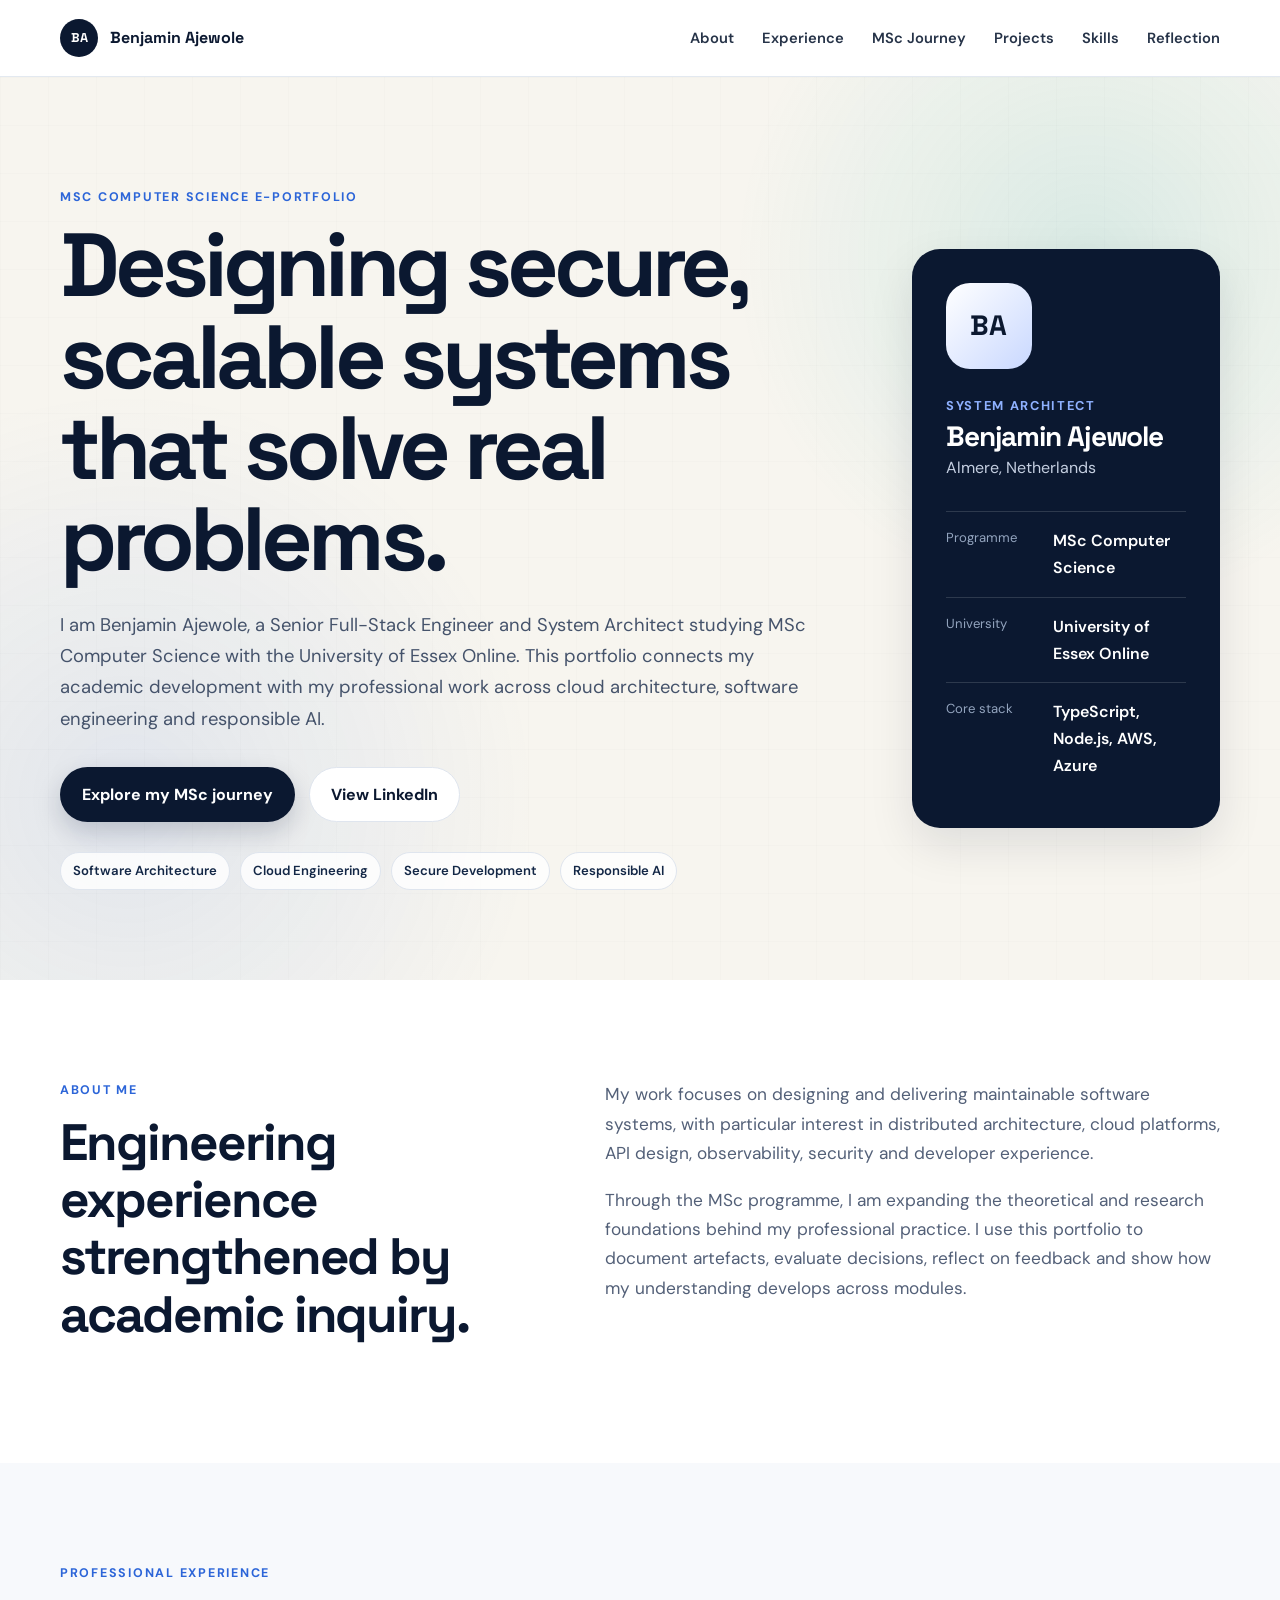
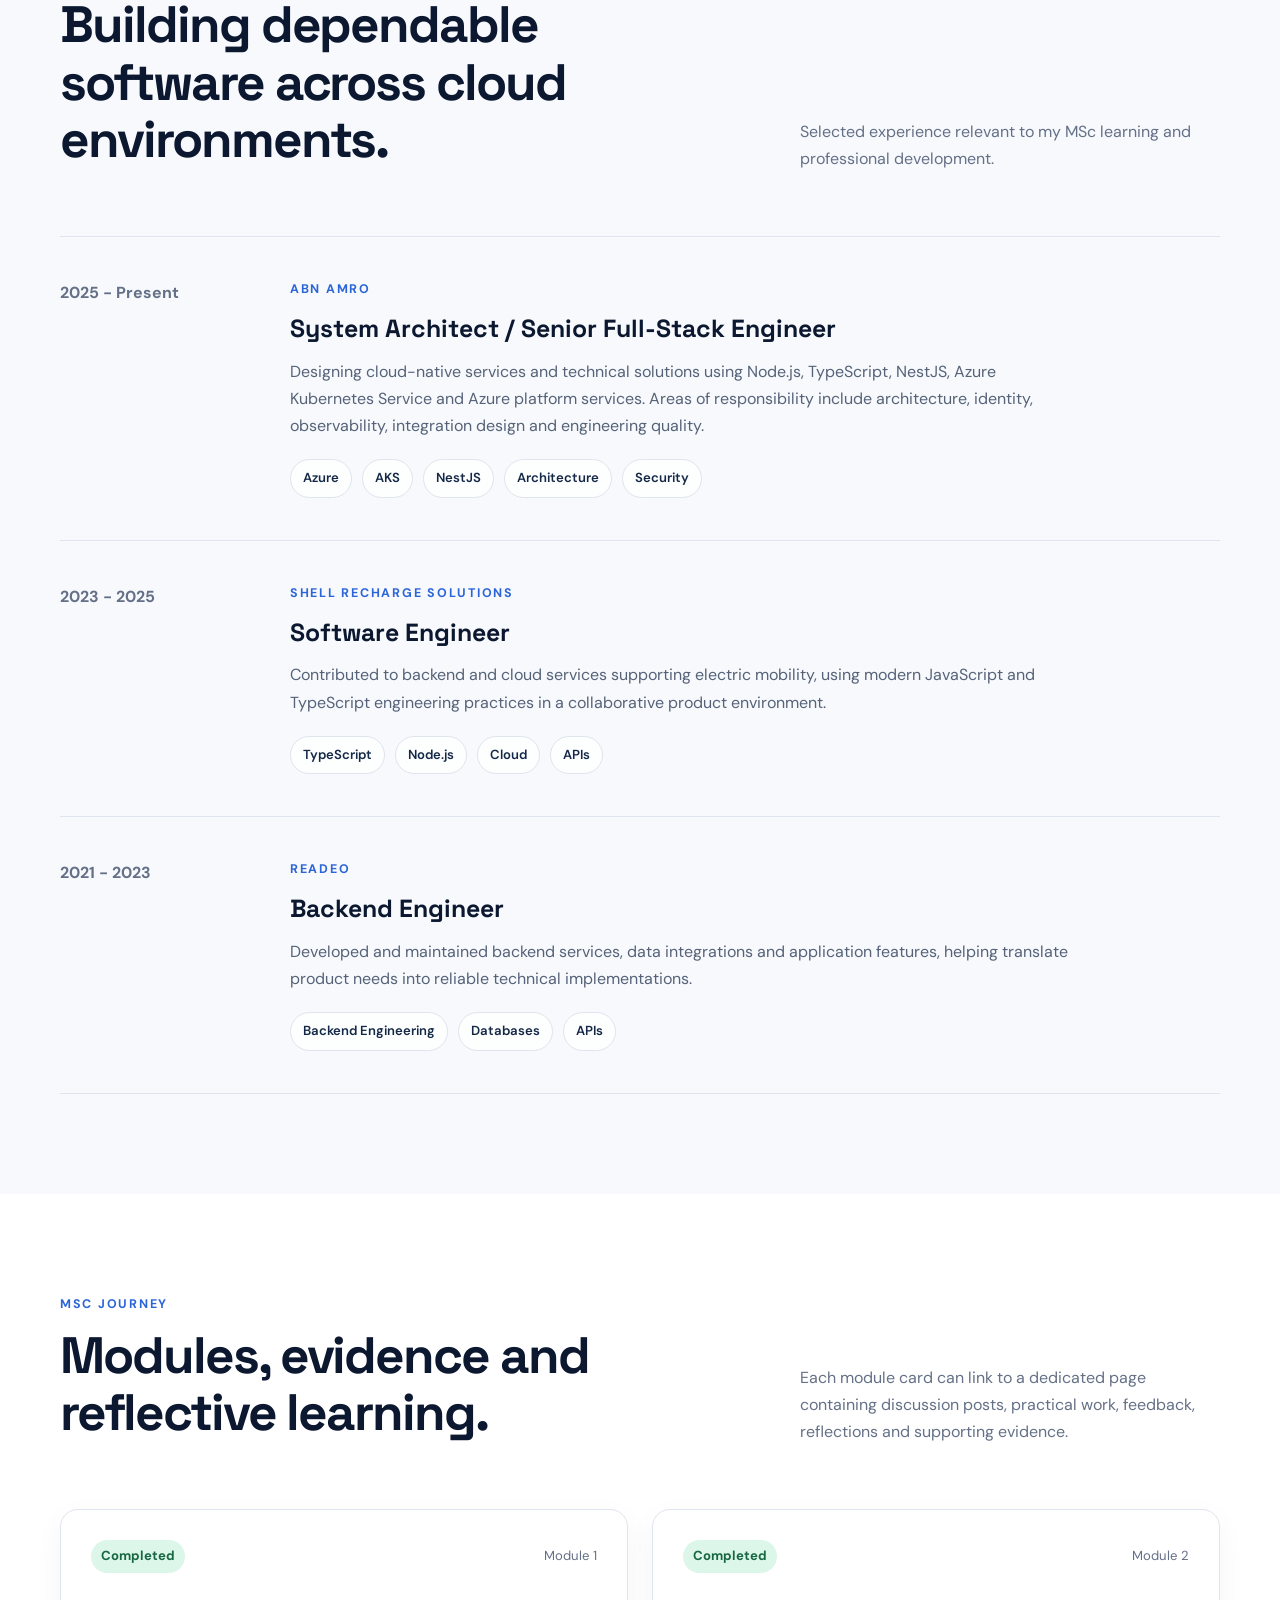
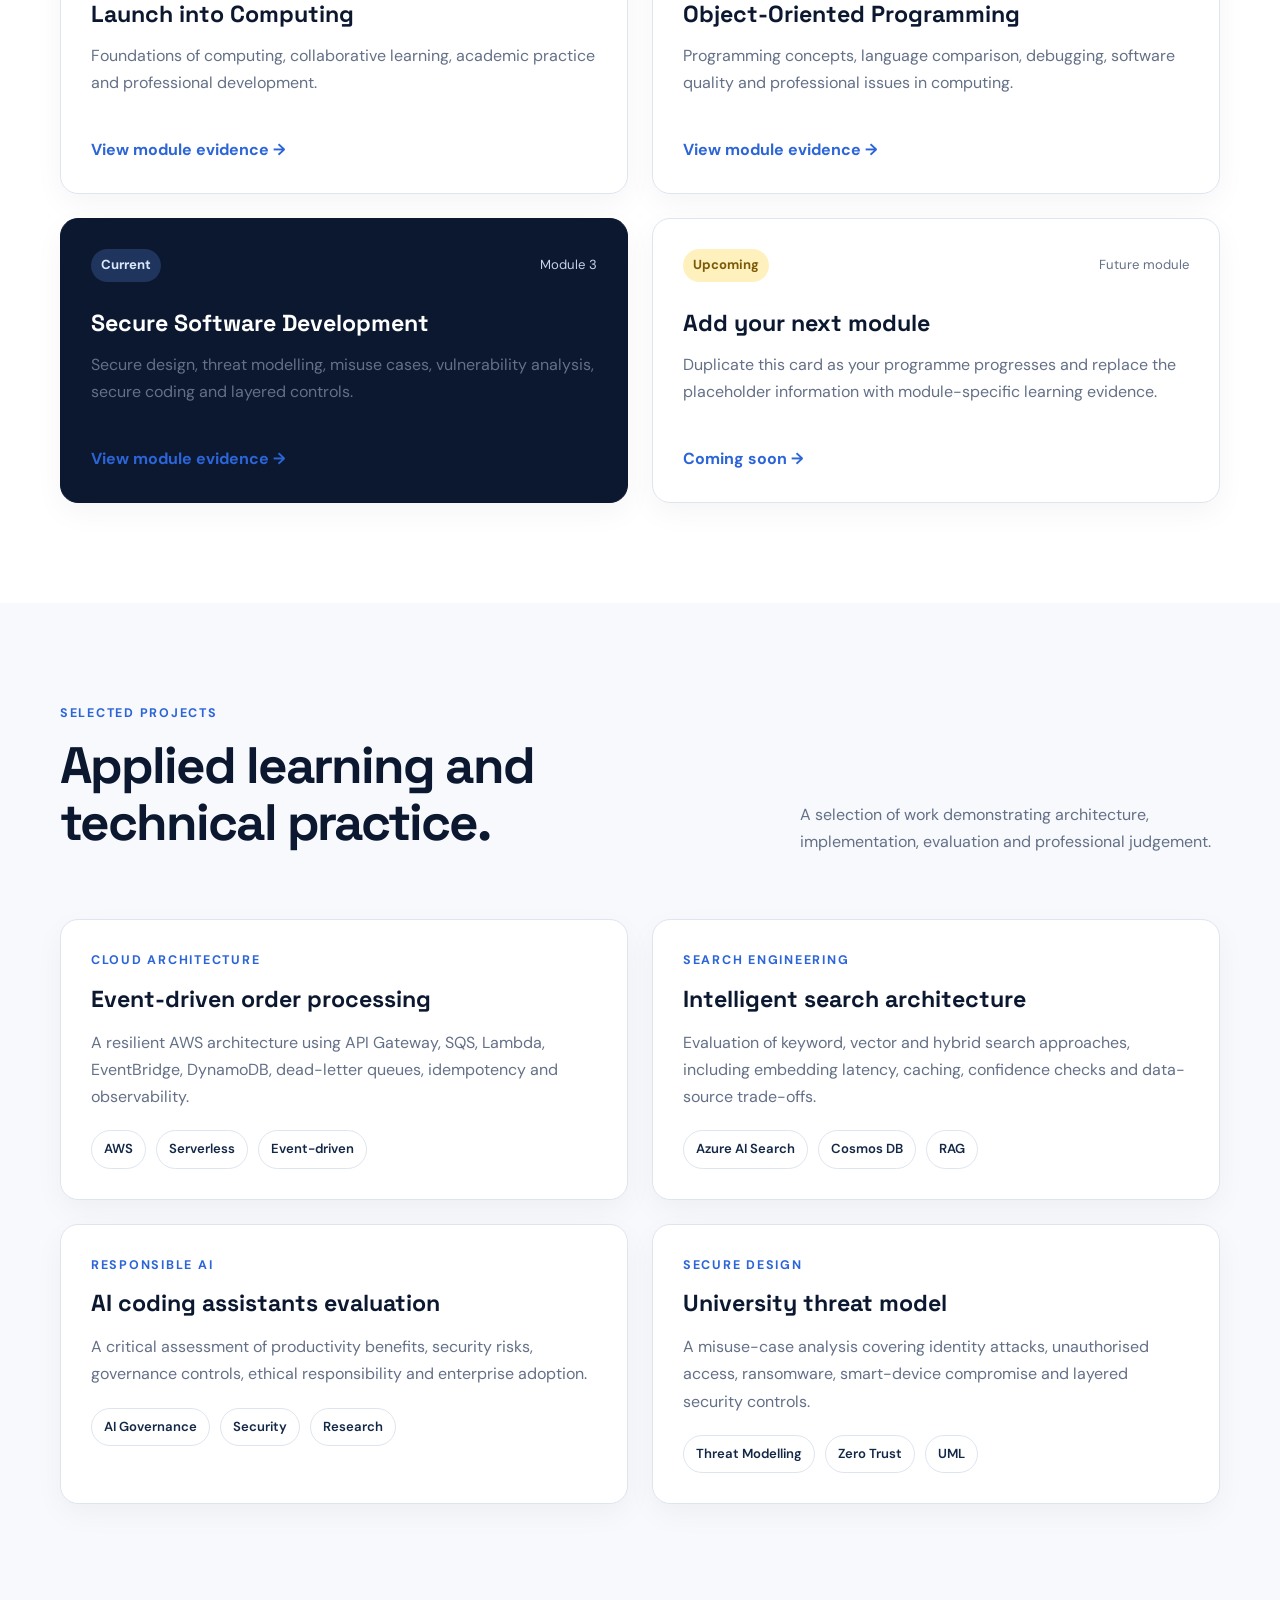
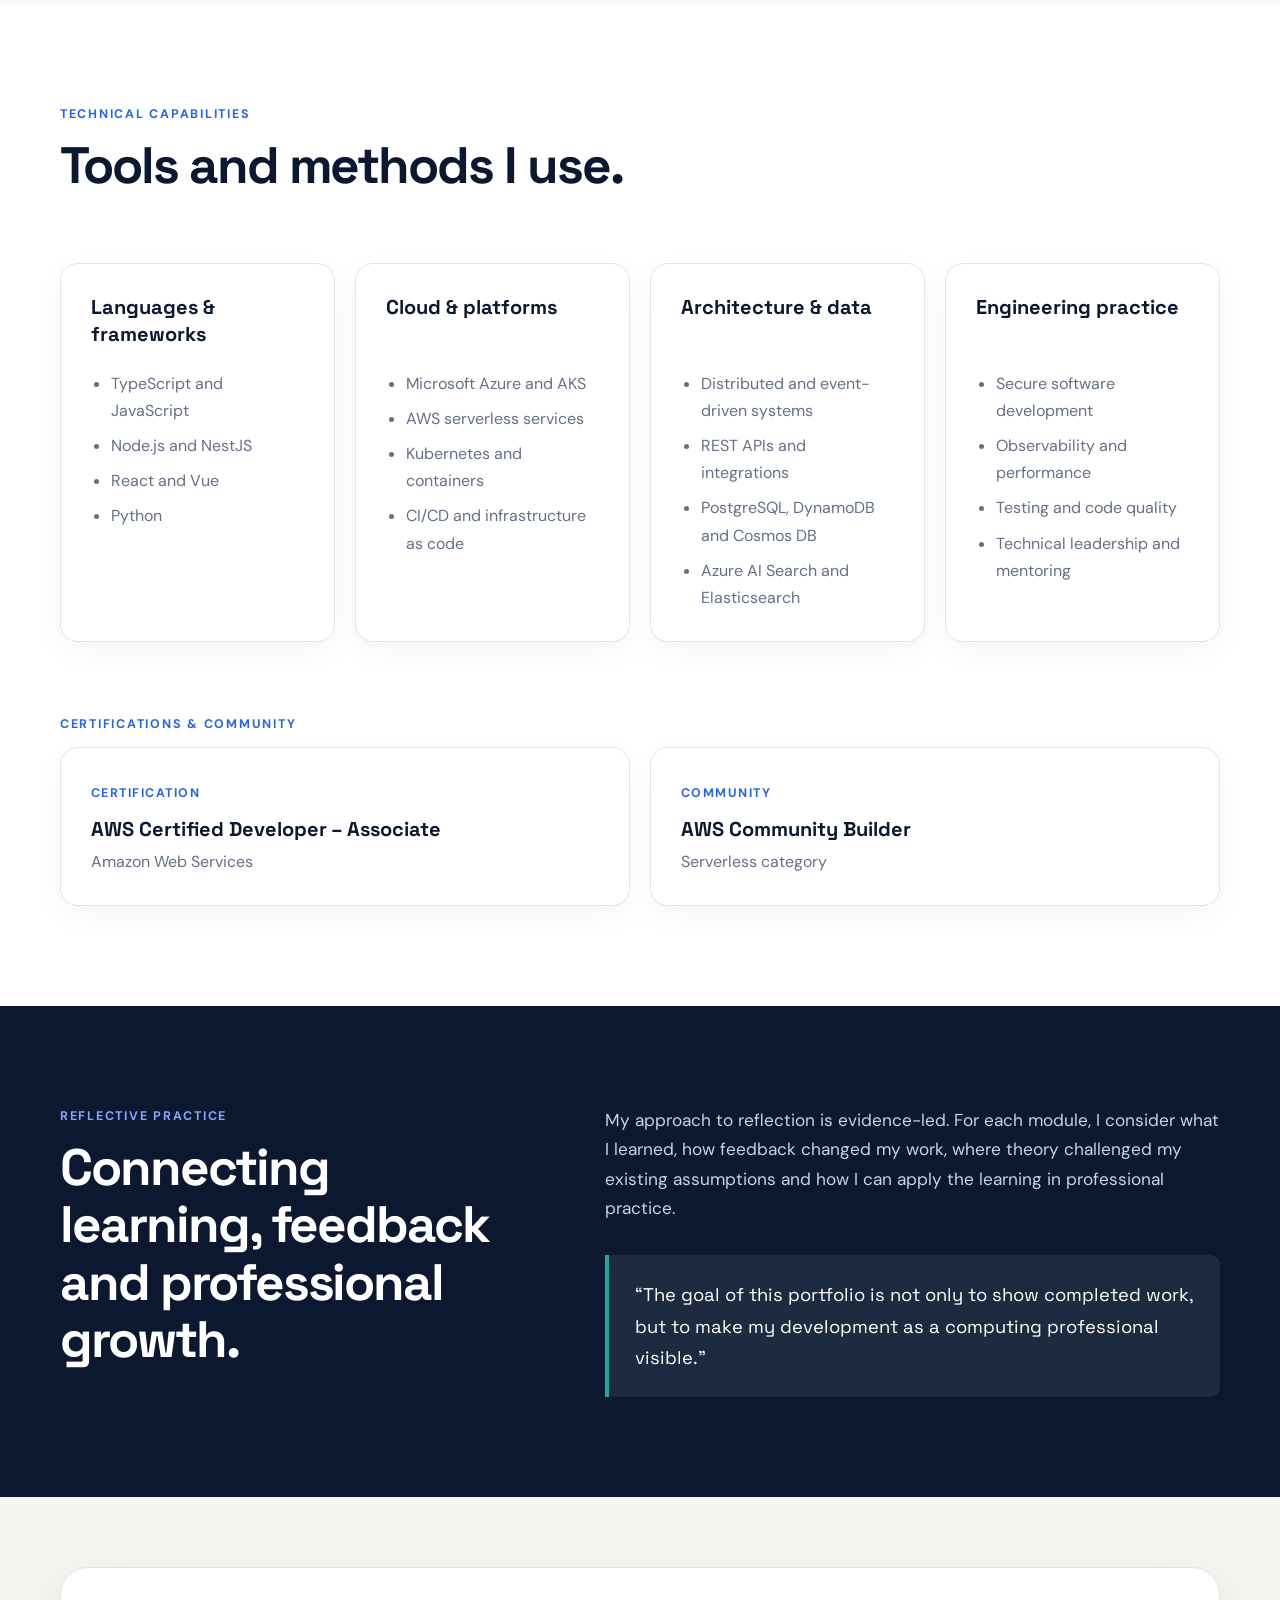
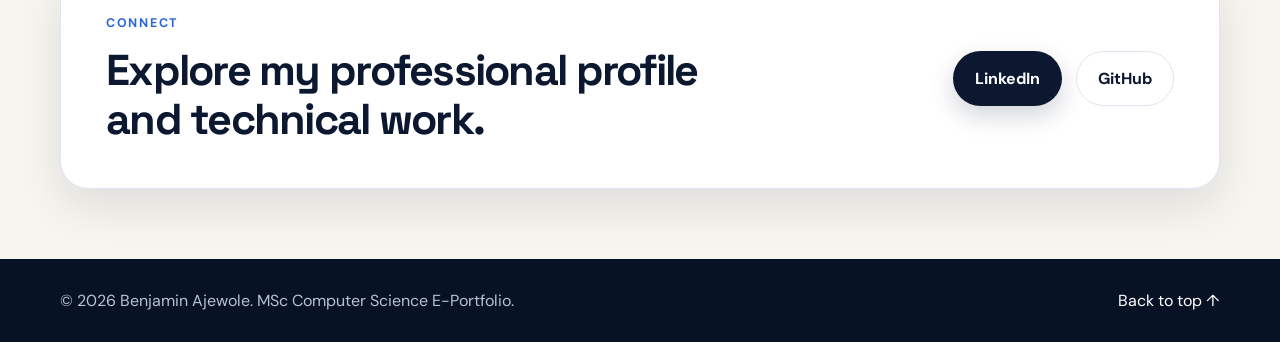
==== index.html @ 1b0e7ed7 "feat: add initial" ====
<!DOCTYPE html>
<html lang="en">
<head>
  <meta charset="UTF-8">
  <meta name="viewport" content="width=device-width, initial-scale=1.0">
  <meta name="description" content="Benjamin Ajewole's MSc Computer Science e-portfolio, documenting academic work, professional experience, technical projects and reflective practice.">
  <title>Benjamin Ajewole | MSc Computer Science E-Portfolio</title>
  <link rel="preconnect" href="https://fonts.googleapis.com">
  <link rel="preconnect" href="https://fonts.gstatic.com" crossorigin>
  <link href="https://fonts.googleapis.com/css2?family=DM+Sans:wght@400;500;600;700&family=Space+Grotesk:wght@500;600;700&display=swap" rel="stylesheet">
  <link rel="stylesheet" href="styles.css">
</head>
<body>
  <a class="skip-link" href="#main-content">Skip to main content</a>

  <header class="site-header">
    <div class="container nav-wrap">
      <a class="brand" href="#home" aria-label="Benjamin Ajewole home">
        <span class="brand-mark">BA</span>
        <span>Benjamin Ajewole</span>
      </a>

      <nav aria-label="Primary navigation">
        <ul class="nav-links">
          <li><a href="#about">About</a></li>
          <li><a href="#experience">Experience</a></li>
          <li><a href="#programme">MSc Journey</a></li>
          <li><a href="#projects">Projects</a></li>
          <li><a href="#skills">Skills</a></li>
          <li><a href="#reflection">Reflection</a></li>
        </ul>
      </nav>
    </div>
  </header>

  <main id="main-content">
    <section class="hero" id="home">
      <div class="container hero-grid">
        <div class="hero-copy">
          <p class="eyebrow">MSc Computer Science E-Portfolio</p>
          <h1>Designing secure, scalable systems that solve real problems.</h1>
          <p class="hero-intro">
            I am Benjamin Ajewole, a Senior Full-Stack Engineer and System Architect
            studying MSc Computer Science with the University of Essex Online.
            This portfolio connects my academic development with my professional
            work across cloud architecture, software engineering and responsible AI.
          </p>

          <div class="hero-actions">
            <a class="button button-primary" href="#programme">Explore my MSc journey</a>
            <a class="button button-secondary" href="https://www.linkedin.com/in/rexben/" target="_blank" rel="noopener noreferrer">View LinkedIn</a>
          </div>

          <ul class="hero-tags" aria-label="Professional focus areas">
            <li>Software Architecture</li>
            <li>Cloud Engineering</li>
            <li>Secure Development</li>
            <li>Responsible AI</li>
          </ul>
        </div>

        <aside class="profile-card" aria-label="Profile summary">
          <div class="avatar" aria-hidden="true">BA</div>
          <div>
            <p class="profile-role">System Architect</p>
            <h2>Benjamin Ajewole</h2>
            <p>Almere, Netherlands</p>
          </div>

          <dl class="profile-facts">
            <div>
              <dt>Programme</dt>
              <dd>MSc Computer Science</dd>
            </div>
            <div>
              <dt>University</dt>
              <dd>University of Essex Online</dd>
            </div>
            <div>
              <dt>Core stack</dt>
              <dd>TypeScript, Node.js, AWS, Azure</dd>
            </div>
          </dl>
        </aside>
      </div>
    </section>

    <section class="section" id="about">
      <div class="container split-layout">
        <div>
          <p class="section-label">About me</p>
          <h2>Engineering experience strengthened by academic inquiry.</h2>
        </div>
        <div class="prose">
          <p>
            My work focuses on designing and delivering maintainable software systems,
            with particular interest in distributed architecture, cloud platforms,
            API design, observability, security and developer experience.
          </p>
          <p>
            Through the MSc programme, I am expanding the theoretical and research
            foundations behind my professional practice. I use this portfolio to
            document artefacts, evaluate decisions, reflect on feedback and show how
            my understanding develops across modules.
          </p>
        </div>
      </div>
    </section>

    <section class="section section-alt" id="experience">
      <div class="container">
        <div class="section-heading">
          <div>
            <p class="section-label">Professional experience</p>
            <h2>Building dependable software across cloud environments.</h2>
          </div>
          <p>
            Selected experience relevant to my MSc learning and professional development.
          </p>
        </div>

        <div class="timeline">
          <article class="timeline-item">
            <div class="timeline-date">2025 - Present</div>
            <div class="timeline-content">
              <p class="item-kicker">ABN AMRO</p>
              <h3>System Architect / Senior Full-Stack Engineer</h3>
              <p>
                Designing cloud-native services and technical solutions using Node.js,
                TypeScript, NestJS, Azure Kubernetes Service and Azure platform services.
                Areas of responsibility include architecture, identity, observability,
                integration design and engineering quality.
              </p>
              <ul class="chip-list">
                <li>Azure</li><li>AKS</li><li>NestJS</li><li>Architecture</li><li>Security</li>
              </ul>
            </div>
          </article>

          <article class="timeline-item">
            <div class="timeline-date">2023 - 2025</div>
            <div class="timeline-content">
              <p class="item-kicker">Shell Recharge Solutions</p>
              <h3>Software Engineer</h3>
              <p>
                Contributed to backend and cloud services supporting electric mobility,
                using modern JavaScript and TypeScript engineering practices in a
                collaborative product environment.
              </p>
              <ul class="chip-list">
                <li>TypeScript</li><li>Node.js</li><li>Cloud</li><li>APIs</li>
              </ul>
            </div>
          </article>

          <article class="timeline-item">
            <div class="timeline-date">2021 - 2023</div>
            <div class="timeline-content">
              <p class="item-kicker">Readeo</p>
              <h3>Backend Engineer</h3>
              <p>
                Developed and maintained backend services, data integrations and
                application features, helping translate product needs into reliable
                technical implementations.
              </p>
              <ul class="chip-list">
                <li>Backend Engineering</li><li>Databases</li><li>APIs</li>
              </ul>
            </div>
          </article>
        </div>
      </div>
    </section>

    <section class="section" id="programme">
      <div class="container">
        <div class="section-heading">
          <div>
            <p class="section-label">MSc journey</p>
            <h2>Modules, evidence and reflective learning.</h2>
          </div>
          <p>
            Each module card can link to a dedicated page containing discussion posts,
            practical work, feedback, reflections and supporting evidence.
          </p>
        </div>

        <div class="module-grid">
          <article class="module-card">
            <div class="module-topline">
              <span class="status completed">Completed</span>
              <span>Module 1</span>
            </div>
            <h3>Launch into Computing</h3>
            <p>
              Foundations of computing, collaborative learning, academic practice and
              professional development.
            </p>
            <a href="#" aria-label="Open Launch into Computing portfolio">View module evidence <span>→</span></a>
          </article>

          <article class="module-card">
            <div class="module-topline">
              <span class="status completed">Completed</span>
              <span>Module 2</span>
            </div>
            <h3>Object-Oriented Programming</h3>
            <p>
              Programming concepts, language comparison, debugging, software quality
              and professional issues in computing.
            </p>
            <a href="#" aria-label="Open Object-Oriented Programming portfolio">View module evidence <span>→</span></a>
          </article>

          <article class="module-card featured-card">
            <div class="module-topline">
              <span class="status current">Current</span>
              <span>Module 3</span>
            </div>
            <h3>Secure Software Development</h3>
            <p>
              Secure design, threat modelling, misuse cases, vulnerability analysis,
              secure coding and layered controls.
            </p>
            <a href="#" aria-label="Open Secure Software Development portfolio">View module evidence <span>→</span></a>
          </article>

          <article class="module-card">
            <div class="module-topline">
              <span class="status upcoming">Upcoming</span>
              <span>Future module</span>
            </div>
            <h3>Add your next module</h3>
            <p>
              Duplicate this card as your programme progresses and replace the
              placeholder information with module-specific learning evidence.
            </p>
            <a href="#" aria-label="Future module placeholder">Coming soon <span>→</span></a>
          </article>
        </div>
      </div>
    </section>

    <section class="section section-alt" id="projects">
      <div class="container">
        <div class="section-heading">
          <div>
            <p class="section-label">Selected projects</p>
            <h2>Applied learning and technical practice.</h2>
          </div>
          <p>
            A selection of work demonstrating architecture, implementation,
            evaluation and professional judgement.
          </p>
        </div>

        <div class="project-grid">
          <article class="project-card">
            <p class="item-kicker">Cloud Architecture</p>
            <h3>Event-driven order processing</h3>
            <p>
              A resilient AWS architecture using API Gateway, SQS, Lambda,
              EventBridge, DynamoDB, dead-letter queues, idempotency and observability.
            </p>
            <ul class="chip-list">
              <li>AWS</li><li>Serverless</li><li>Event-driven</li>
            </ul>
          </article>

          <article class="project-card">
            <p class="item-kicker">Search Engineering</p>
            <h3>Intelligent search architecture</h3>
            <p>
              Evaluation of keyword, vector and hybrid search approaches, including
              embedding latency, caching, confidence checks and data-source trade-offs.
            </p>
            <ul class="chip-list">
              <li>Azure AI Search</li><li>Cosmos DB</li><li>RAG</li>
            </ul>
          </article>

          <article class="project-card">
            <p class="item-kicker">Responsible AI</p>
            <h3>AI coding assistants evaluation</h3>
            <p>
              A critical assessment of productivity benefits, security risks,
              governance controls, ethical responsibility and enterprise adoption.
            </p>
            <ul class="chip-list">
              <li>AI Governance</li><li>Security</li><li>Research</li>
            </ul>
          </article>

          <article class="project-card">
            <p class="item-kicker">Secure Design</p>
            <h3>University threat model</h3>
            <p>
              A misuse-case analysis covering identity attacks, unauthorised access,
              ransomware, smart-device compromise and layered security controls.
            </p>
            <ul class="chip-list">
              <li>Threat Modelling</li><li>Zero Trust</li><li>UML</li>
            </ul>
          </article>
        </div>
      </div>
    </section>

    <section class="section" id="skills">
      <div class="container">
        <div class="section-heading">
          <div>
            <p class="section-label">Technical capabilities</p>
            <h2>Tools and methods I use.</h2>
          </div>
        </div>

        <div class="skills-grid">
          <article>
            <h3>Languages & frameworks</h3>
            <ul>
              <li>TypeScript and JavaScript</li>
              <li>Node.js and NestJS</li>
              <li>React and Vue</li>
              <li>Python</li>
            </ul>
          </article>

          <article>
            <h3>Cloud & platforms</h3>
            <ul>
              <li>Microsoft Azure and AKS</li>
              <li>AWS serverless services</li>
              <li>Kubernetes and containers</li>
              <li>CI/CD and infrastructure as code</li>
            </ul>
          </article>

          <article>
            <h3>Architecture & data</h3>
            <ul>
              <li>Distributed and event-driven systems</li>
              <li>REST APIs and integrations</li>
              <li>PostgreSQL, DynamoDB and Cosmos DB</li>
              <li>Azure AI Search and Elasticsearch</li>
            </ul>
          </article>

          <article>
            <h3>Engineering practice</h3>
            <ul>
              <li>Secure software development</li>
              <li>Observability and performance</li>
              <li>Testing and code quality</li>
              <li>Technical leadership and mentoring</li>
            </ul>
          </article>
        </div>

        <div class="certifications">
          <p class="section-label">Certifications & community</p>
          <div class="cert-grid">
            <article>
              <span>Certification</span>
              <h3>AWS Certified Developer – Associate</h3>
              <p>Amazon Web Services</p>
            </article>
            <article>
              <span>Community</span>
              <h3>AWS Community Builder</h3>
              <p>Serverless category</p>
            </article>
          </div>
        </div>
      </div>
    </section>

    <section class="section reflection-section" id="reflection">
      <div class="container reflection-grid">
        <div>
          <p class="section-label">Reflective practice</p>
          <h2>Connecting learning, feedback and professional growth.</h2>
        </div>
        <div class="reflection-copy">
          <p>
            My approach to reflection is evidence-led. For each module, I consider
            what I learned, how feedback changed my work, where theory challenged my
            existing assumptions and how I can apply the learning in professional practice.
          </p>
          <blockquote>
            “The goal of this portfolio is not only to show completed work, but to make
            my development as a computing professional visible.”
          </blockquote>
        </div>
      </div>
    </section>

    <section class="contact-section" id="contact">
      <div class="container contact-card">
        <div>
          <p class="section-label">Connect</p>
          <h2>Explore my professional profile and technical work.</h2>
        </div>
        <div class="contact-links">
          <a class="button button-primary" href="https://www.linkedin.com/in/rexben/" target="_blank" rel="noopener noreferrer">LinkedIn</a>
          <a class="button button-secondary" href="#" aria-label="Add your GitHub URL">GitHub</a>
        </div>
      </div>
    </section>
  </main>

  <footer>
    <div class="container footer-wrap">
      <p>© 2026 Benjamin Ajewole. MSc Computer Science E-Portfolio.</p>
      <a href="#home">Back to top ↑</a>
    </div>
  </footer>
</body>
</html>
---- styles.css ----
:root {
  --navy: #0b1830;
  --navy-soft: #132746;
  --blue: #2c65d8;
  --blue-light: #e9f0ff;
  --teal: #20a6a0;
  --cream: #f7f5ef;
  --white: #ffffff;
  --text: #263348;
  --muted: #647087;
  --border: #dfe5ee;
  --shadow: 0 18px 45px rgba(11, 24, 48, 0.10);
  --radius-lg: 28px;
  --radius-md: 18px;
  --radius-sm: 10px;
  --container: 1160px;
}

* {
  box-sizing: border-box;
}

html {
  scroll-behavior: smooth;
}

body {
  margin: 0;
  color: var(--text);
  background: var(--white);
  font-family: "DM Sans", sans-serif;
  line-height: 1.7;
}

a {
  color: inherit;
}

img {
  max-width: 100%;
  display: block;
}

h1,
h2,
h3,
p {
  margin-top: 0;
}

h1,
h2,
h3,
.brand {
  font-family: "Space Grotesk", sans-serif;
}

h1 {
  max-width: 850px;
  margin-bottom: 24px;
  color: var(--navy);
  font-size: clamp(2.8rem, 7vw, 5.8rem);
  line-height: 1.02;
  letter-spacing: -0.055em;
}

h2 {
  margin-bottom: 20px;
  color: var(--navy);
  font-size: clamp(2rem, 4vw, 3.25rem);
  line-height: 1.12;
  letter-spacing: -0.04em;
}

h3 {
  color: var(--navy);
  font-size: 1.25rem;
  line-height: 1.35;
}

.container {
  width: min(calc(100% - 40px), var(--container));
  margin-inline: auto;
}

.skip-link {
  position: absolute;
  left: 16px;
  top: -80px;
  z-index: 1000;
  padding: 12px 18px;
  color: var(--white);
  background: var(--navy);
  border-radius: 8px;
}

.skip-link:focus {
  top: 16px;
}

.site-header {
  position: sticky;
  top: 0;
  z-index: 100;
  background: rgba(255, 255, 255, 0.92);
  border-bottom: 1px solid rgba(223, 229, 238, 0.85);
  backdrop-filter: blur(14px);
}

.nav-wrap {
  min-height: 76px;
  display: flex;
  align-items: center;
  justify-content: space-between;
  gap: 30px;
}

.brand {
  display: inline-flex;
  align-items: center;
  gap: 12px;
  color: var(--navy);
  font-weight: 700;
  text-decoration: none;
}

.brand-mark {
  width: 38px;
  height: 38px;
  display: grid;
  place-items: center;
  color: var(--white);
  background: var(--navy);
  border-radius: 50%;
  font-size: 0.8rem;
}

.nav-links {
  margin: 0;
  padding: 0;
  display: flex;
  gap: 28px;
  list-style: none;
}

.nav-links a {
  color: var(--text);
  font-size: 0.92rem;
  font-weight: 600;
  text-decoration: none;
}

.nav-links a:hover,
.nav-links a:focus-visible {
  color: var(--blue);
}

.hero {
  position: relative;
  overflow: hidden;
  padding: 110px 0 90px;
  background:
    radial-gradient(circle at 85% 20%, rgba(32, 166, 160, 0.14), transparent 27%),
    radial-gradient(circle at 10% 80%, rgba(44, 101, 216, 0.11), transparent 30%),
    var(--cream);
}

.hero::before {
  content: "";
  position: absolute;
  inset: 0;
  opacity: 0.35;
  background-image: linear-gradient(rgba(11, 24, 48, 0.045) 1px, transparent 1px),
                    linear-gradient(90deg, rgba(11, 24, 48, 0.045) 1px, transparent 1px);
  background-size: 48px 48px;
  pointer-events: none;
}

.hero-grid {
  position: relative;
  display: grid;
  grid-template-columns: minmax(0, 1.65fr) minmax(300px, 0.65fr);
  gap: 70px;
  align-items: center;
}

.eyebrow,
.section-label,
.item-kicker {
  margin-bottom: 12px;
  color: var(--blue);
  font-size: 0.78rem;
  font-weight: 700;
  letter-spacing: 0.14em;
  text-transform: uppercase;
}

.hero-intro {
  max-width: 760px;
  margin-bottom: 32px;
  color: #45536b;
  font-size: 1.15rem;
}

.hero-actions,
.contact-links {
  display: flex;
  flex-wrap: wrap;
  gap: 14px;
}

.button {
  min-height: 50px;
  padding: 13px 21px;
  display: inline-flex;
  align-items: center;
  justify-content: center;
  border: 1px solid transparent;
  border-radius: 999px;
  font-weight: 700;
  text-decoration: none;
  transition: transform 180ms ease, box-shadow 180ms ease, background 180ms ease;
}

.button:hover {
  transform: translateY(-2px);
}

.button-primary {
  color: var(--white);
  background: var(--navy);
  box-shadow: 0 10px 25px rgba(11, 24, 48, 0.18);
}

.button-primary:hover {
  background: var(--blue);
}

.button-secondary {
  color: var(--navy);
  background: var(--white);
  border-color: var(--border);
}

.hero-tags,
.chip-list {
  margin: 30px 0 0;
  padding: 0;
  display: flex;
  flex-wrap: wrap;
  gap: 10px;
  list-style: none;
}

.hero-tags li,
.chip-list li {
  padding: 7px 12px;
  color: var(--navy-soft);
  background: rgba(255, 255, 255, 0.82);
  border: 1px solid var(--border);
  border-radius: 999px;
  font-size: 0.82rem;
  font-weight: 600;
}

.profile-card {
  padding: 34px;
  color: var(--white);
  background: var(--navy);
  border-radius: var(--radius-lg);
  box-shadow: var(--shadow);
}

.avatar {
  width: 86px;
  height: 86px;
  margin-bottom: 26px;
  display: grid;
  place-items: center;
  color: var(--navy);
  background: linear-gradient(135deg, #ffffff, #c9d8ff);
  border-radius: 24px;
  font-family: "Space Grotesk", sans-serif;
  font-size: 1.75rem;
  font-weight: 700;
}

.profile-role {
  margin-bottom: 4px;
  color: #8fb1ff;
  font-size: 0.8rem;
  font-weight: 700;
  letter-spacing: 0.13em;
  text-transform: uppercase;
}

.profile-card h2 {
  margin-bottom: 2px;
  color: var(--white);
  font-size: 1.75rem;
}

.profile-card > div p:last-child {
  color: #c4cee0;
}

.profile-facts {
  margin: 30px 0 0;
}

.profile-facts div {
  padding: 15px 0;
  display: grid;
  grid-template-columns: 95px 1fr;
  gap: 12px;
  border-top: 1px solid rgba(255, 255, 255, 0.14);
}

.profile-facts dt {
  color: #93a4be;
  font-size: 0.82rem;
}

.profile-facts dd {
  margin: 0;
  font-weight: 600;
}

.section {
  padding: 100px 0;
}

.section-alt {
  background: #f7f9fc;
}

.split-layout,
.reflection-grid {
  display: grid;
  grid-template-columns: minmax(0, 0.85fr) minmax(0, 1.15fr);
  gap: 90px;
  align-items: start;
}

.prose {
  font-size: 1.08rem;
}

.prose p,
.reflection-copy p {
  color: #536078;
}

.section-heading {
  margin-bottom: 48px;
  display: flex;
  justify-content: space-between;
  align-items: end;
  gap: 50px;
}

.section-heading > div {
  max-width: 680px;
}

.section-heading > p {
  max-width: 420px;
  color: var(--muted);
}

.timeline {
  border-top: 1px solid var(--border);
}

.timeline-item {
  padding: 42px 0;
  display: grid;
  grid-template-columns: 180px 1fr;
  gap: 50px;
  border-bottom: 1px solid var(--border);
}

.timeline-date {
  color: var(--muted);
  font-weight: 700;
}

.timeline-content {
  max-width: 790px;
}

.timeline-content h3 {
  margin-bottom: 12px;
  font-size: 1.55rem;
}

.timeline-content p:not(.item-kicker) {
  color: #556278;
}

.timeline-content .chip-list,
.project-card .chip-list {
  margin-top: 20px;
}

.module-grid,
.project-grid {
  display: grid;
  grid-template-columns: repeat(2, minmax(0, 1fr));
  gap: 24px;
}

.module-card,
.project-card,
.skills-grid article,
.cert-grid article {
  padding: 30px;
  background: var(--white);
  border: 1px solid var(--border);
  border-radius: var(--radius-md);
  box-shadow: 0 10px 30px rgba(11, 24, 48, 0.045);
}

.module-card {
  min-height: 285px;
  display: flex;
  flex-direction: column;
}

.featured-card {
  color: var(--white);
  background: var(--navy);
  border-color: var(--navy);
}

.featured-card h3,
.featured-card a {
  color: var(--white);
}

.featured-card p,
.featured-card .module-topline {
  color: #c6d2e5;
}

.module-topline {
  margin-bottom: 26px;
  display: flex;
  align-items: center;
  justify-content: space-between;
  color: var(--muted);
  font-size: 0.82rem;
}

.status {
  padding: 5px 10px;
  border-radius: 999px;
  font-weight: 700;
}

.completed {
  color: #176842;
  background: #dcf6e9;
}

.current {
  color: #dce8ff;
  background: rgba(101, 145, 232, 0.24);
}

.upcoming {
  color: #7b5a08;
  background: #fff1bd;
}

.module-card h3 {
  margin-bottom: 12px;
  font-size: 1.45rem;
}

.module-card p,
.project-card > p:not(.item-kicker) {
  color: var(--muted);
}

.module-card a {
  margin-top: auto;
  padding-top: 18px;
  color: var(--blue);
  font-weight: 700;
  text-decoration: none;
}

.project-card {
  min-height: 270px;
}

.project-card h3 {
  margin-bottom: 14px;
  font-size: 1.45rem;
}

.skills-grid {
  display: grid;
  grid-template-columns: repeat(4, minmax(0, 1fr));
  gap: 20px;
}

.skills-grid article h3 {
  min-height: 56px;
}

.skills-grid ul {
  margin: 0;
  padding-left: 20px;
  color: var(--muted);
}

.skills-grid li + li {
  margin-top: 8px;
}

.certifications {
  margin-top: 72px;
}

.cert-grid {
  display: grid;
  grid-template-columns: repeat(2, minmax(0, 1fr));
  gap: 20px;
}

.cert-grid article span {
  color: var(--blue);
  font-size: 0.78rem;
  font-weight: 700;
  letter-spacing: 0.12em;
  text-transform: uppercase;
}

.cert-grid article h3 {
  margin: 10px 0 5px;
}

.cert-grid article p {
  margin-bottom: 0;
  color: var(--muted);
}

.reflection-section {
  color: var(--white);
  background: var(--navy);
}

.reflection-section h2 {
  color: var(--white);
}

.reflection-section .section-label {
  color: #82a7ff;
}

.reflection-copy p {
  color: #c9d2e0;
  font-size: 1.08rem;
}

blockquote {
  margin: 32px 0 0;
  padding: 24px 26px;
  color: var(--white);
  background: rgba(255, 255, 255, 0.08);
  border-left: 4px solid var(--teal);
  border-radius: 0 var(--radius-sm) var(--radius-sm) 0;
  font-family: "Space Grotesk", sans-serif;
  font-size: 1.15rem;
}

.contact-section {
  padding: 70px 0;
  background: var(--cream);
}

.contact-card {
  padding: 45px;
  display: flex;
  justify-content: space-between;
  align-items: center;
  gap: 35px;
  background: var(--white);
  border: 1px solid var(--border);
  border-radius: var(--radius-lg);
  box-shadow: var(--shadow);
}

.contact-card h2 {
  max-width: 650px;
  margin-bottom: 0;
  font-size: clamp(1.8rem, 4vw, 2.7rem);
}

footer {
  padding: 28px 0;
  color: #b7c3d5;
  background: #071224;
}

.footer-wrap {
  display: flex;
  justify-content: space-between;
  gap: 25px;
}

.footer-wrap p {
  margin-bottom: 0;
}

.footer-wrap a {
  color: var(--white);
  text-decoration: none;
}

@media (max-width: 960px) {
  .nav-links {
    display: none;
  }

  .hero-grid,
  .split-layout,
  .reflection-grid {
    grid-template-columns: 1fr;
    gap: 45px;
  }

  .profile-card {
    max-width: 560px;
  }

  .skills-grid {
    grid-template-columns: repeat(2, minmax(0, 1fr));
  }
}

@media (max-width: 700px) {
  .container {
    width: min(calc(100% - 28px), var(--container));
  }

  .hero {
    padding: 80px 0 60px;
  }

  .section {
    padding: 72px 0;
  }

  h1 {
    font-size: clamp(2.6rem, 14vw, 4.2rem);
  }

  .section-heading {
    display: block;
  }

  .section-heading > p {
    margin-top: 18px;
  }

  .timeline-item {
    grid-template-columns: 1fr;
    gap: 14px;
  }

  .module-grid,
  .project-grid,
  .skills-grid,
  .cert-grid {
    grid-template-columns: 1fr;
  }

  .contact-card,
  .footer-wrap {
    align-items: flex-start;
    flex-direction: column;
  }

  .profile-facts div {
    grid-template-columns: 1fr;
    gap: 2px;
  }
}

@media (prefers-reduced-motion: reduce) {
  html {
    scroll-behavior: auto;
  }

  *,
  *::before,
  *::after {
    transition: none !important;
  }
}
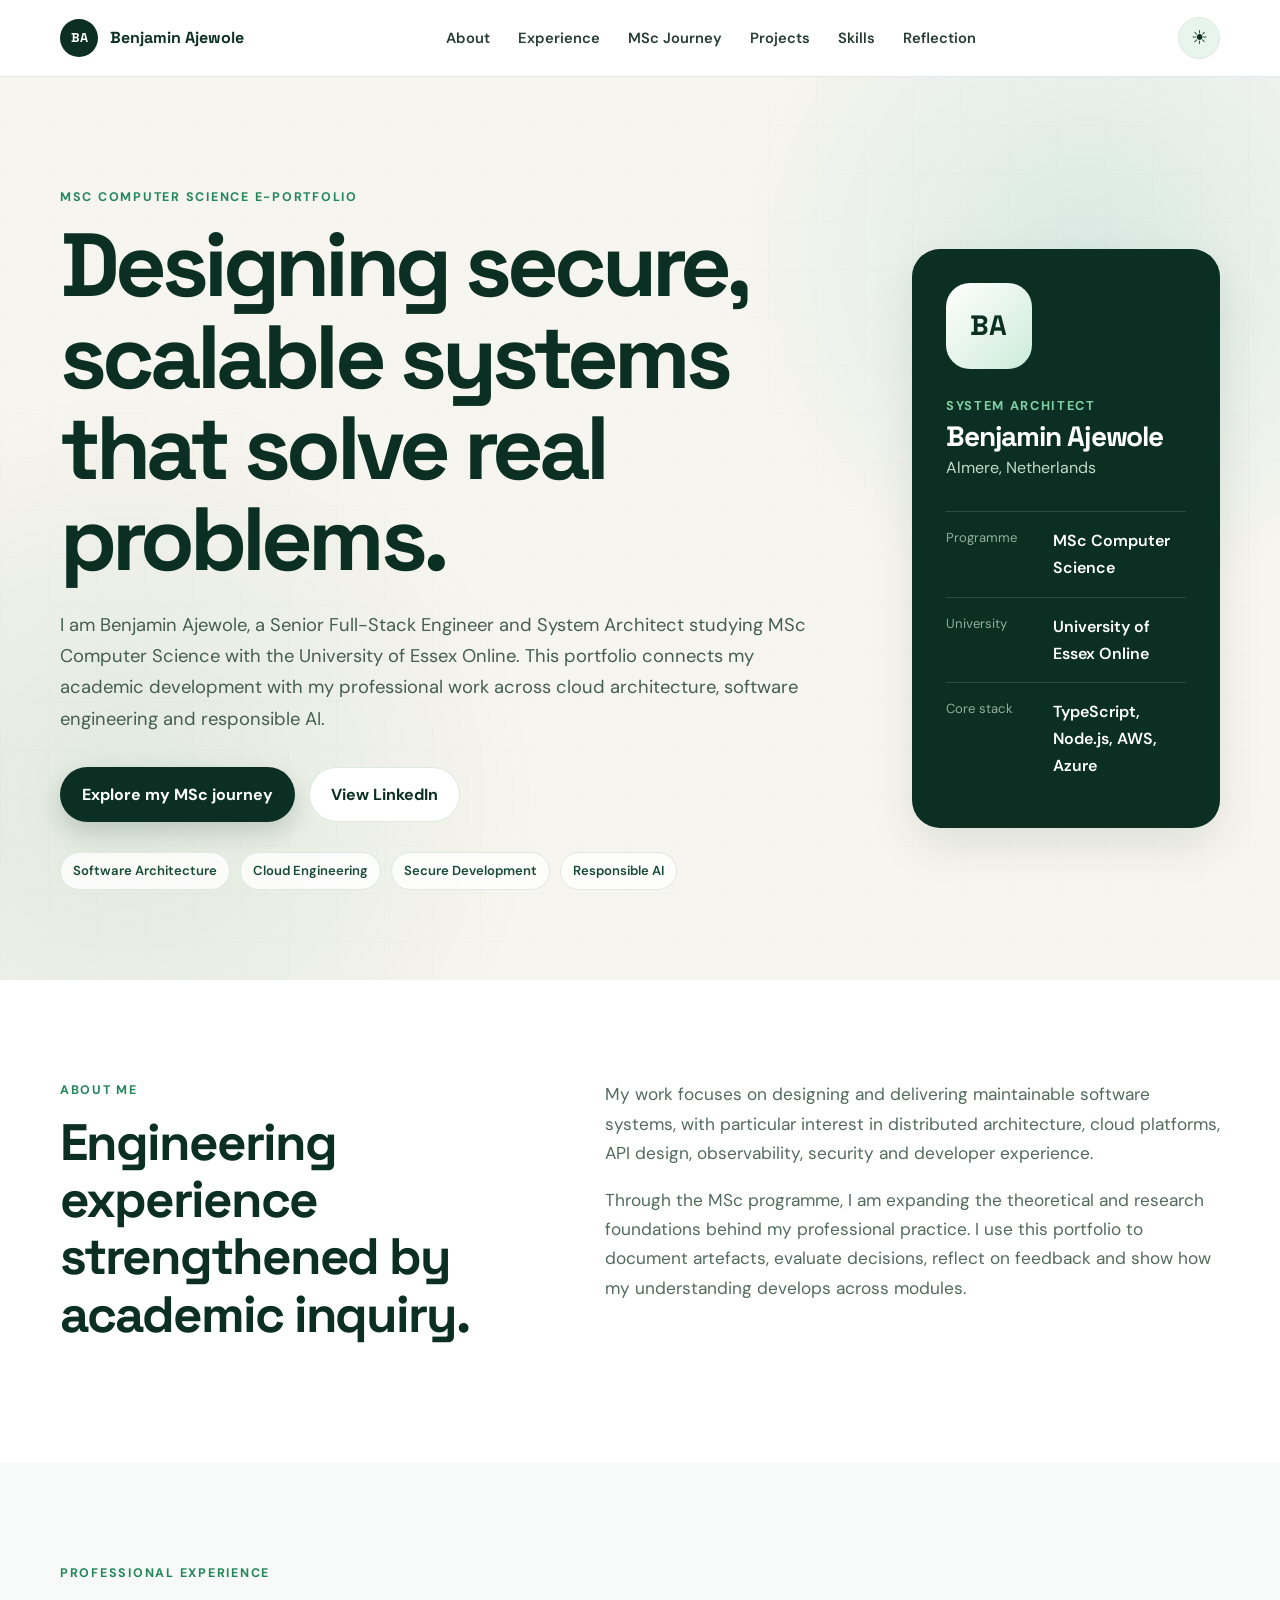
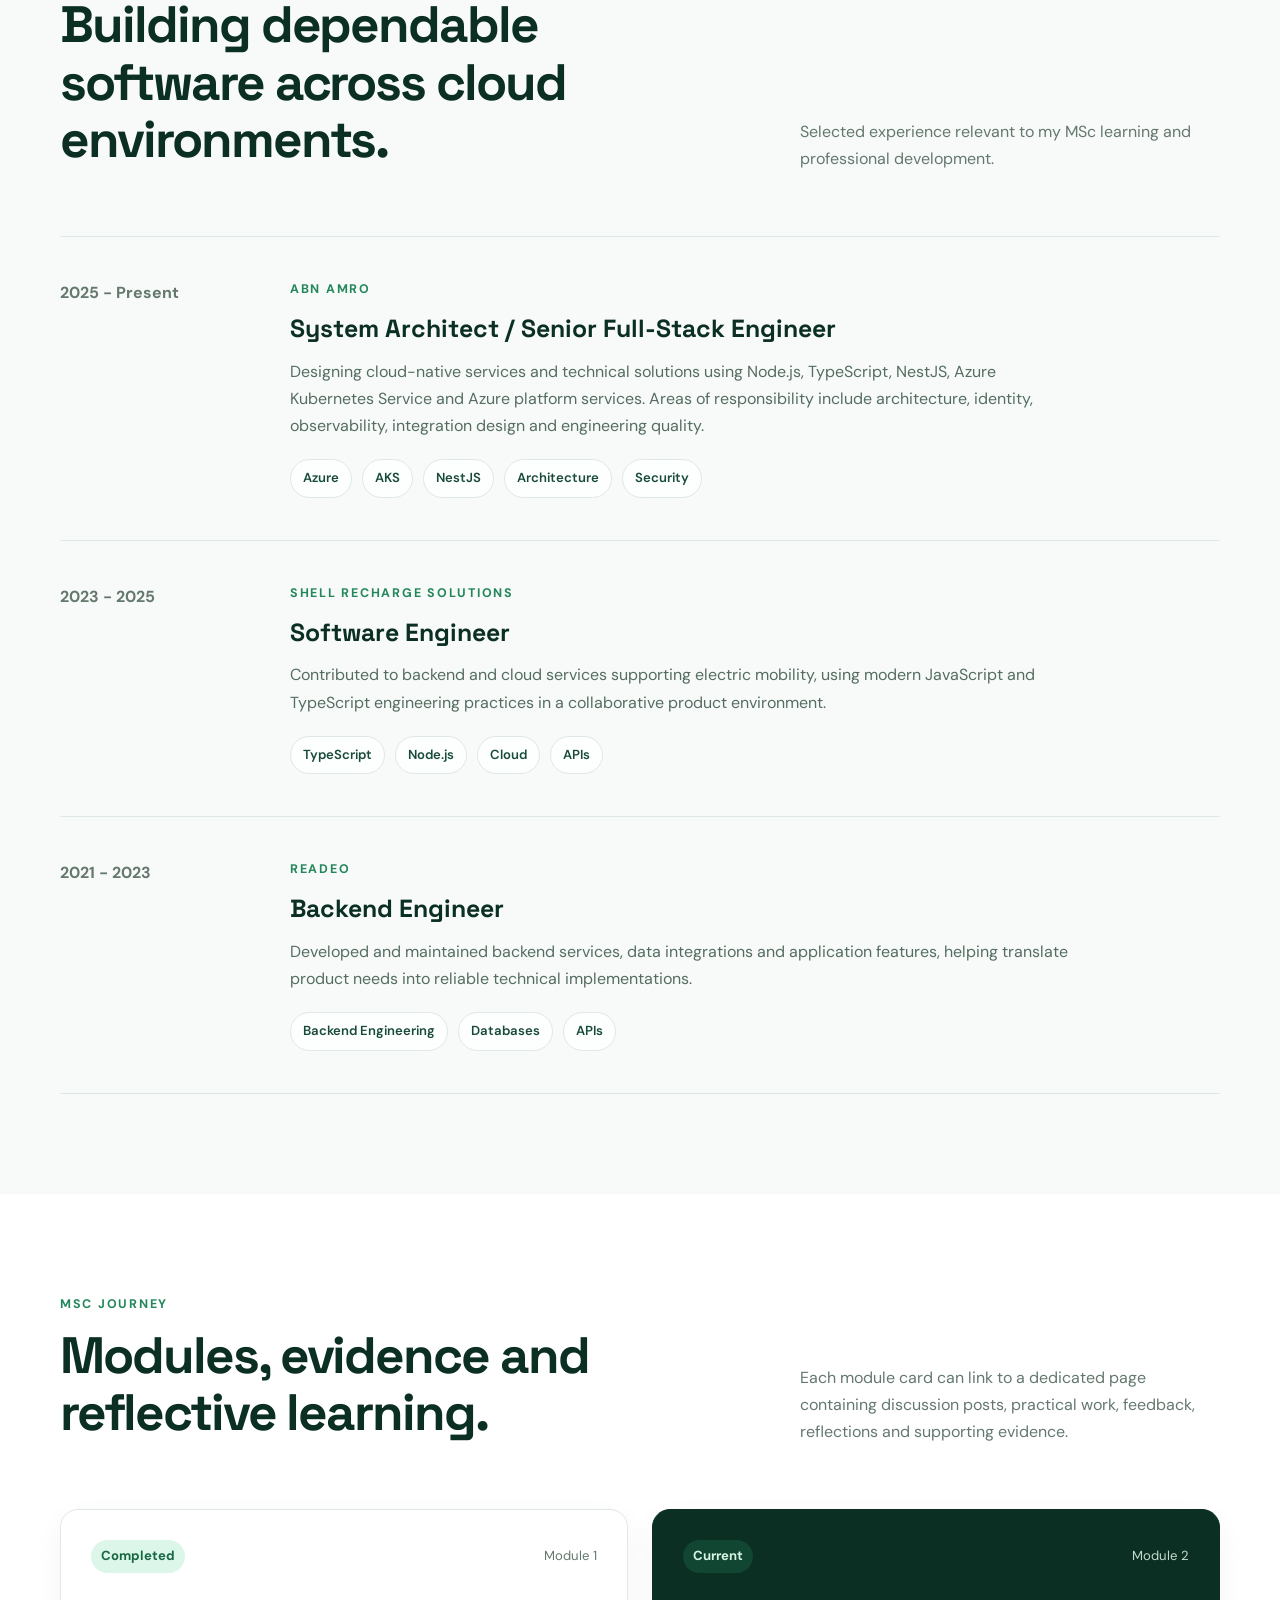
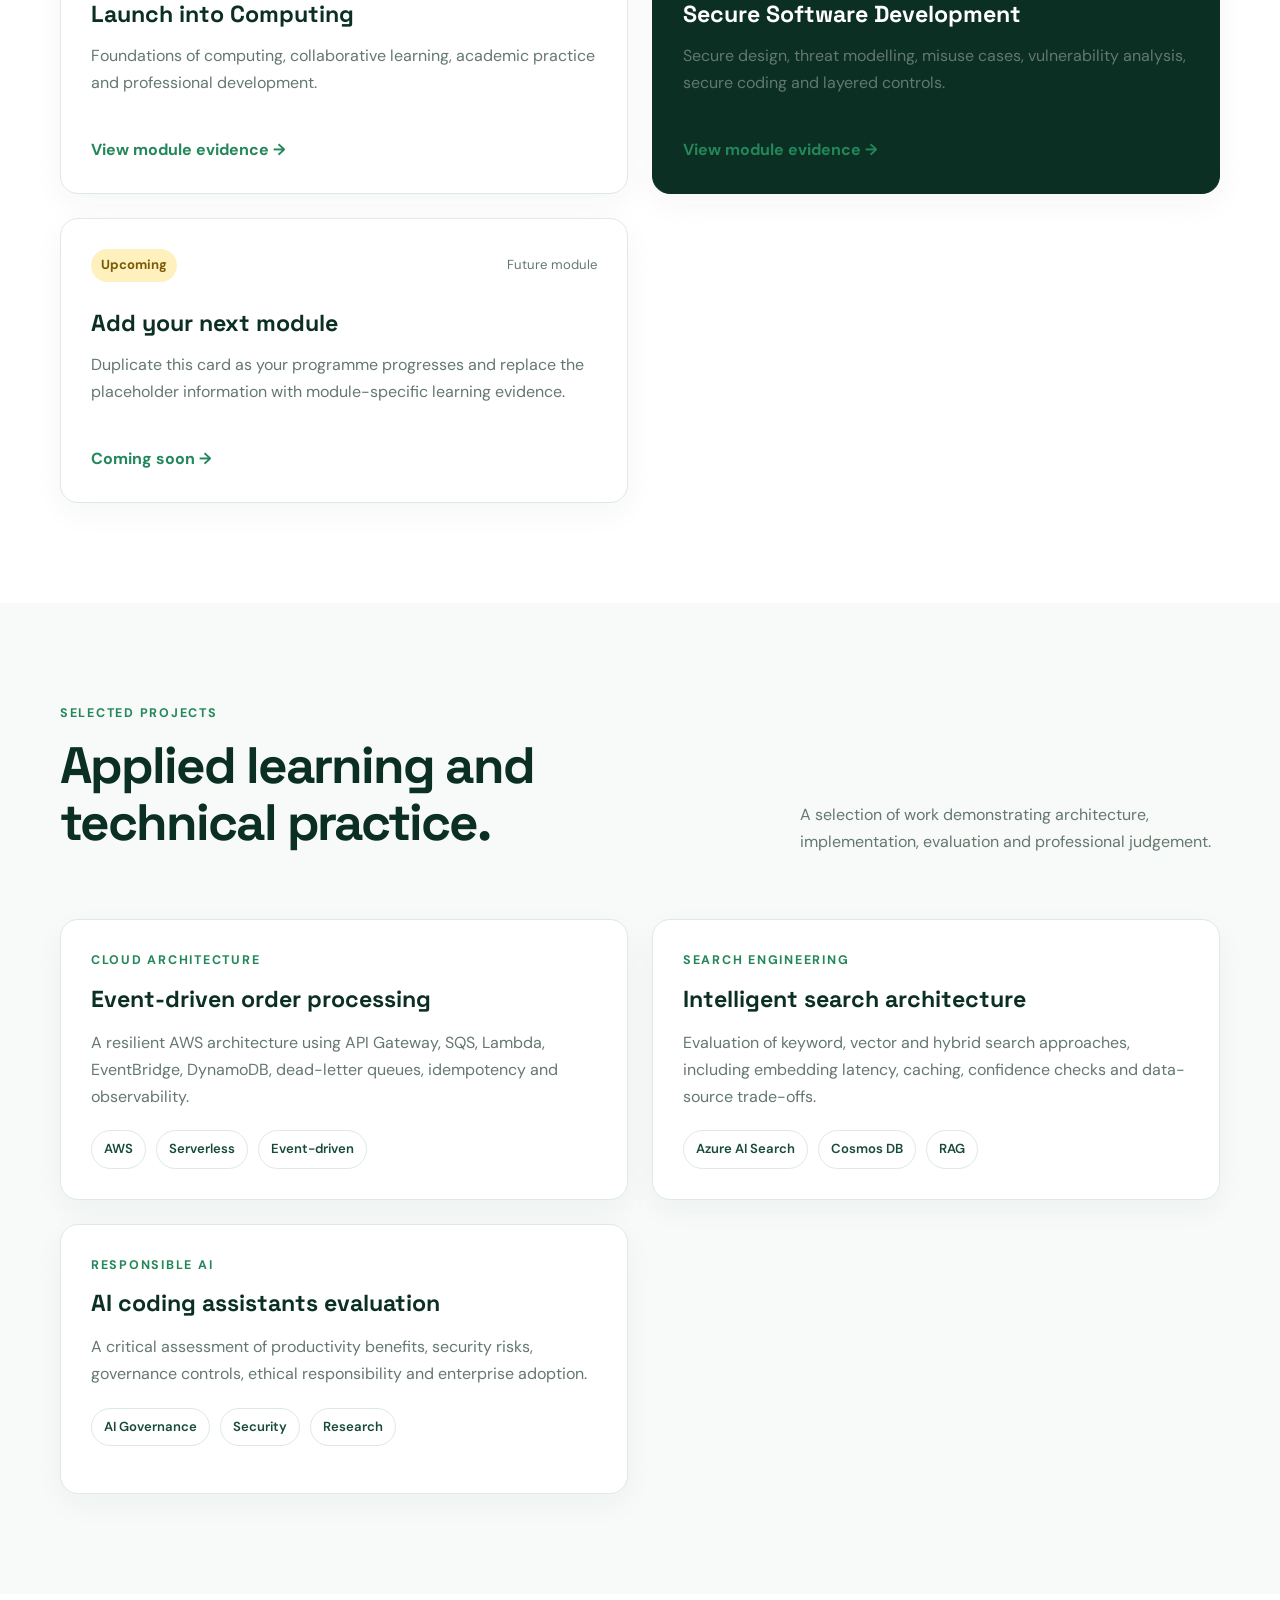
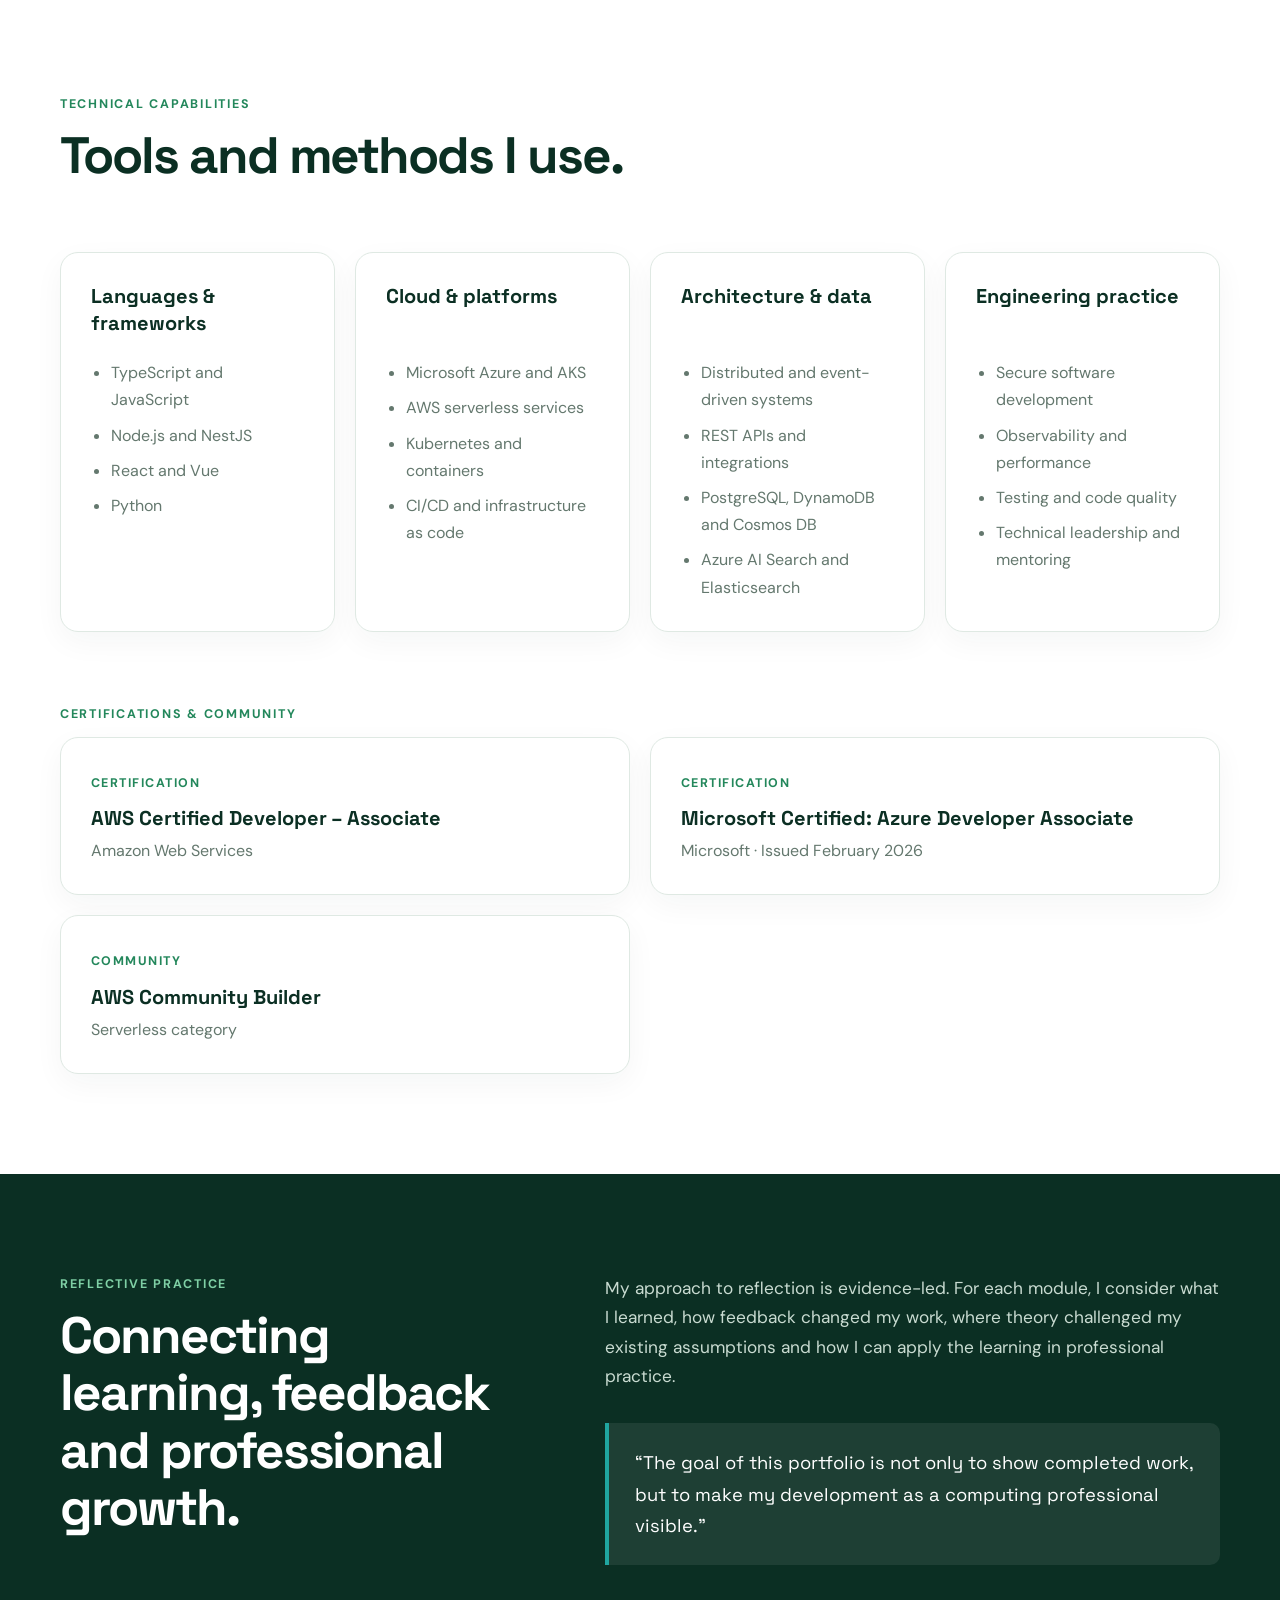
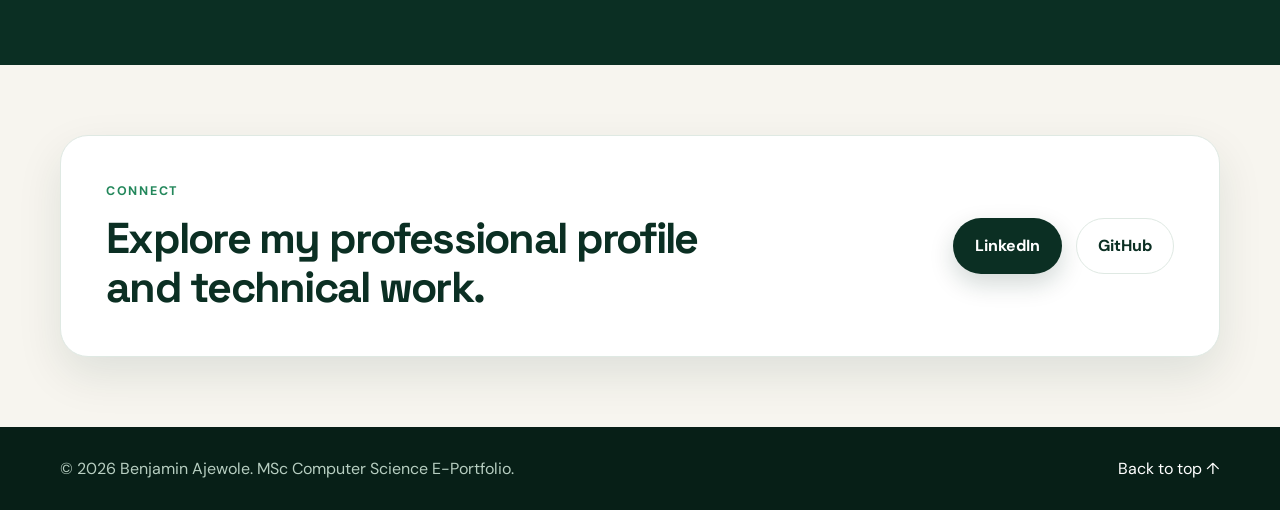
==== commit edf049cf: "feat: improve styles" ====
--- a/index.html
+++ b/index.html
@@ -1,16 +1,28 @@
 <!DOCTYPE html>
 <html lang="en">
+
 <head>
   <meta charset="UTF-8">
   <meta name="viewport" content="width=device-width, initial-scale=1.0">
-  <meta name="description" content="Benjamin Ajewole's MSc Computer Science e-portfolio, documenting academic work, professional experience, technical projects and reflective practice.">
+  <meta name="description"
+    content="Benjamin Ajewole's MSc Computer Science e-portfolio, documenting academic work, professional experience, technical projects and reflective practice.">
+  <meta name="color-scheme" content="light dark">
   <title>Benjamin Ajewole | MSc Computer Science E-Portfolio</title>
+  <script>
+    const savedTheme = localStorage.getItem("theme");
+    document.documentElement.dataset.theme = savedTheme ||
+      (window.matchMedia("(prefers-color-scheme: dark)").matches ? "dark" : "light");
+  </script>
   <link rel="preconnect" href="https://fonts.googleapis.com">
   <link rel="preconnect" href="https://fonts.gstatic.com" crossorigin>
-  <link href="https://fonts.googleapis.com/css2?family=DM+Sans:wght@400;500;600;700&family=Space+Grotesk:wght@500;600;700&display=swap" rel="stylesheet">
+  <link
+    href="https://fonts.googleapis.com/css2?family=DM+Sans:wght@400;500;600;700&family=Space+Grotesk:wght@500;600;700&display=swap"
+    rel="stylesheet">
   <link rel="stylesheet" href="styles.css">
 </head>
+
 <body>
+  <div class="scroll-progress" aria-hidden="true"></div>
   <a class="skip-link" href="#main-content">Skip to main content</a>
 
   <header class="site-header">
@@ -30,6 +42,10 @@
           <li><a href="#reflection">Reflection</a></li>
         </ul>
       </nav>
+      <button class="theme-toggle" type="button" aria-label="Switch to dark mode" title="Switch to dark mode">
+        <span class="theme-icon theme-icon-light" aria-hidden="true">☀</span>
+        <span class="theme-icon theme-icon-dark" aria-hidden="true">☾</span>
+      </button>
     </div>
   </header>
 
@@ -48,7 +64,8 @@
 
           <div class="hero-actions">
             <a class="button button-primary" href="#programme">Explore my MSc journey</a>
-            <a class="button button-secondary" href="https://www.linkedin.com/in/rexben/" target="_blank" rel="noopener noreferrer">View LinkedIn</a>
+            <a class="button button-secondary" href="https://www.linkedin.com/in/rexben/" target="_blank"
+              rel="noopener noreferrer">View LinkedIn</a>
           </div>
 
           <ul class="hero-tags" aria-label="Professional focus areas">
@@ -132,7 +149,11 @@
                 integration design and engineering quality.
               </p>
               <ul class="chip-list">
-                <li>Azure</li><li>AKS</li><li>NestJS</li><li>Architecture</li><li>Security</li>
+                <li>Azure</li>
+                <li>AKS</li>
+                <li>NestJS</li>
+                <li>Architecture</li>
+                <li>Security</li>
               </ul>
             </div>
           </article>
@@ -148,7 +169,10 @@
                 collaborative product environment.
               </p>
               <ul class="chip-list">
-                <li>TypeScript</li><li>Node.js</li><li>Cloud</li><li>APIs</li>
+                <li>TypeScript</li>
+                <li>Node.js</li>
+                <li>Cloud</li>
+                <li>APIs</li>
               </ul>
             </div>
           </article>
@@ -164,7 +188,9 @@
                 technical implementations.
               </p>
               <ul class="chip-list">
-                <li>Backend Engineering</li><li>Databases</li><li>APIs</li>
+                <li>Backend Engineering</li>
+                <li>Databases</li>
+                <li>APIs</li>
               </ul>
             </div>
           </article>
@@ -199,23 +225,10 @@
             <a href="#" aria-label="Open Launch into Computing portfolio">View module evidence <span>→</span></a>
           </article>
 
-          <article class="module-card">
-            <div class="module-topline">
-              <span class="status completed">Completed</span>
-              <span>Module 2</span>
-            </div>
-            <h3>Object-Oriented Programming</h3>
-            <p>
-              Programming concepts, language comparison, debugging, software quality
-              and professional issues in computing.
-            </p>
-            <a href="#" aria-label="Open Object-Oriented Programming portfolio">View module evidence <span>→</span></a>
-          </article>
-
           <article class="module-card featured-card">
             <div class="module-topline">
               <span class="status current">Current</span>
-              <span>Module 3</span>
+              <span>Module 2</span>
             </div>
             <h3>Secure Software Development</h3>
             <p>
@@ -263,7 +276,9 @@
               EventBridge, DynamoDB, dead-letter queues, idempotency and observability.
             </p>
             <ul class="chip-list">
-              <li>AWS</li><li>Serverless</li><li>Event-driven</li>
+              <li>AWS</li>
+              <li>Serverless</li>
+              <li>Event-driven</li>
             </ul>
           </article>
 
@@ -275,7 +290,9 @@
               embedding latency, caching, confidence checks and data-source trade-offs.
             </p>
             <ul class="chip-list">
-              <li>Azure AI Search</li><li>Cosmos DB</li><li>RAG</li>
+              <li>Azure AI Search</li>
+              <li>Cosmos DB</li>
+              <li>RAG</li>
             </ul>
           </article>
 
@@ -287,21 +304,12 @@
               governance controls, ethical responsibility and enterprise adoption.
             </p>
             <ul class="chip-list">
-              <li>AI Governance</li><li>Security</li><li>Research</li>
-            </ul>
-          </article>
-
-          <article class="project-card">
-            <p class="item-kicker">Secure Design</p>
-            <h3>University threat model</h3>
-            <p>
-              A misuse-case analysis covering identity attacks, unauthorised access,
-              ransomware, smart-device compromise and layered security controls.
-            </p>
-            <ul class="chip-list">
-              <li>Threat Modelling</li><li>Zero Trust</li><li>UML</li>
-            </ul>
-          </article>
+              <li>AI Governance</li>
+              <li>Security</li>
+              <li>Research</li>
+            </ul>
+          </article>
+
         </div>
       </div>
     </section>
@@ -366,6 +374,11 @@
               <p>Amazon Web Services</p>
             </article>
             <article>
+              <span>Certification</span>
+              <h3>Microsoft Certified: Azure Developer Associate</h3>
+              <p>Microsoft · Issued February 2026</p>
+            </article>
+            <article>
               <span>Community</span>
               <h3>AWS Community Builder</h3>
               <p>Serverless category</p>
@@ -402,7 +415,8 @@
           <h2>Explore my professional profile and technical work.</h2>
         </div>
         <div class="contact-links">
-          <a class="button button-primary" href="https://www.linkedin.com/in/rexben/" target="_blank" rel="noopener noreferrer">LinkedIn</a>
+          <a class="button button-primary" href="https://www.linkedin.com/in/rexben/" target="_blank"
+            rel="noopener noreferrer">LinkedIn</a>
           <a class="button button-secondary" href="#" aria-label="Add your GitHub URL">GitHub</a>
         </div>
       </div>
@@ -415,5 +429,47 @@
       <a href="#home">Back to top ↑</a>
     </div>
   </footer>
+  <script>
+    const scrollProgress = document.querySelector(".scroll-progress");
+    const themeToggle = document.querySelector(".theme-toggle");
+    const systemTheme = window.matchMedia("(prefers-color-scheme: dark)");
+
+    function currentTheme() {
+      return document.documentElement.dataset.theme || (systemTheme.matches ? "dark" : "light");
+    }
+
+    function updateThemeToggle() {
+      const nextTheme = currentTheme() === "dark" ? "light" : "dark";
+      const label = `Switch to ${nextTheme} mode`;
+      themeToggle.setAttribute("aria-label", label);
+      themeToggle.title = label;
+    }
+
+    themeToggle.addEventListener("click", () => {
+      const nextTheme = currentTheme() === "dark" ? "light" : "dark";
+      document.documentElement.dataset.theme = nextTheme;
+      localStorage.setItem("theme", nextTheme);
+      updateThemeToggle();
+    });
+
+    systemTheme.addEventListener("change", (event) => {
+      if (!localStorage.getItem("theme")) {
+        document.documentElement.dataset.theme = event.matches ? "dark" : "light";
+      }
+      updateThemeToggle();
+    });
+    updateThemeToggle();
+
+    function updateScrollProgress() {
+      const scrollableHeight = document.documentElement.scrollHeight - window.innerHeight;
+      const progress = scrollableHeight > 0 ? window.scrollY / scrollableHeight : 1;
+      scrollProgress.style.transform = `scaleX(${Math.min(Math.max(progress, 0), 1)})`;
+    }
+
+    updateScrollProgress();
+    window.addEventListener("scroll", updateScrollProgress, { passive: true });
+    window.addEventListener("resize", updateScrollProgress);
+  </script>
 </body>
+
 </html>
--- a/styles.css
+++ b/styles.css
@@ -1,19 +1,24 @@
 :root {
-  --navy: #0b1830;
-  --navy-soft: #132746;
-  --blue: #2c65d8;
-  --blue-light: #e9f0ff;
+  color-scheme: light;
+  --forest: #0b2f23;
+  --forest-soft: #174b37;
+  --green: #23875b;
+  --green-light: #e8f5ee;
   --teal: #20a6a0;
   --cream: #f7f5ef;
   --white: #ffffff;
-  --text: #263348;
-  --muted: #647087;
-  --border: #dfe5ee;
-  --shadow: 0 18px 45px rgba(11, 24, 48, 0.10);
+  --text: #263d34;
+  --muted: #64786e;
+  --border: #dfe9e3;
+  --shadow: 0 18px 45px rgba(11, 47, 35, 0.10);
   --radius-lg: 28px;
   --radius-md: 18px;
   --radius-sm: 10px;
   --container: 1160px;
+}
+
+:root[data-theme="dark"] {
+  color-scheme: dark;
 }
 
 * {
@@ -32,6 +37,19 @@
   line-height: 1.7;
 }
 
+.scroll-progress {
+  position: fixed;
+  top: 0;
+  left: 0;
+  z-index: 1001;
+  width: 100%;
+  height: 4px;
+  background: linear-gradient(90deg, var(--green), var(--teal));
+  transform: scaleX(0);
+  transform-origin: left;
+  will-change: transform;
+}
+
 a {
   color: inherit;
 }
@@ -58,7 +76,7 @@
 h1 {
   max-width: 850px;
   margin-bottom: 24px;
-  color: var(--navy);
+  color: var(--forest);
   font-size: clamp(2.8rem, 7vw, 5.8rem);
   line-height: 1.02;
   letter-spacing: -0.055em;
@@ -66,14 +84,14 @@
 
 h2 {
   margin-bottom: 20px;
-  color: var(--navy);
+  color: var(--forest);
   font-size: clamp(2rem, 4vw, 3.25rem);
   line-height: 1.12;
   letter-spacing: -0.04em;
 }
 
 h3 {
-  color: var(--navy);
+  color: var(--forest);
   font-size: 1.25rem;
   line-height: 1.35;
 }
@@ -90,7 +108,7 @@
   z-index: 1000;
   padding: 12px 18px;
   color: var(--white);
-  background: var(--navy);
+  background: var(--forest);
   border-radius: 8px;
 }
 
@@ -103,7 +121,7 @@
   top: 0;
   z-index: 100;
   background: rgba(255, 255, 255, 0.92);
-  border-bottom: 1px solid rgba(223, 229, 238, 0.85);
+  border-bottom: 1px solid rgba(223, 233, 227, 0.85);
   backdrop-filter: blur(14px);
 }
 
@@ -115,11 +133,50 @@
   gap: 30px;
 }
 
+.theme-toggle {
+  width: 42px;
+  height: 42px;
+  flex: 0 0 auto;
+  display: grid;
+  place-items: center;
+  color: var(--forest);
+  background: var(--green-light);
+  border: 1px solid var(--border);
+  border-radius: 50%;
+  cursor: pointer;
+  font: inherit;
+  transition: background 180ms ease, color 180ms ease, transform 180ms ease;
+}
+
+.theme-toggle:hover {
+  transform: translateY(-1px);
+}
+
+.theme-toggle:focus-visible {
+  outline: 3px solid var(--teal);
+  outline-offset: 3px;
+}
+
+.theme-icon {
+  grid-area: 1 / 1;
+  font-size: 1.2rem;
+  line-height: 1;
+}
+
+.theme-icon-dark,
+:root[data-theme="dark"] .theme-icon-light {
+  display: none;
+}
+
+:root[data-theme="dark"] .theme-icon-dark {
+  display: block;
+}
+
 .brand {
   display: inline-flex;
   align-items: center;
   gap: 12px;
-  color: var(--navy);
+  color: var(--forest);
   font-weight: 700;
   text-decoration: none;
 }
@@ -130,7 +187,7 @@
   display: grid;
   place-items: center;
   color: var(--white);
-  background: var(--navy);
+  background: var(--forest);
   border-radius: 50%;
   font-size: 0.8rem;
 }
@@ -152,7 +209,7 @@
 
 .nav-links a:hover,
 .nav-links a:focus-visible {
-  color: var(--blue);
+  color: var(--green);
 }
 
 .hero {
@@ -161,7 +218,7 @@
   padding: 110px 0 90px;
   background:
     radial-gradient(circle at 85% 20%, rgba(32, 166, 160, 0.14), transparent 27%),
-    radial-gradient(circle at 10% 80%, rgba(44, 101, 216, 0.11), transparent 30%),
+    radial-gradient(circle at 10% 80%, rgba(35, 135, 91, 0.11), transparent 30%),
     var(--cream);
 }
 
@@ -170,8 +227,8 @@
   position: absolute;
   inset: 0;
   opacity: 0.35;
-  background-image: linear-gradient(rgba(11, 24, 48, 0.045) 1px, transparent 1px),
-                    linear-gradient(90deg, rgba(11, 24, 48, 0.045) 1px, transparent 1px);
+  background-image: linear-gradient(rgba(11, 47, 35, 0.045) 1px, transparent 1px),
+                    linear-gradient(90deg, rgba(11, 47, 35, 0.045) 1px, transparent 1px);
   background-size: 48px 48px;
   pointer-events: none;
 }
@@ -188,7 +245,7 @@
 .section-label,
 .item-kicker {
   margin-bottom: 12px;
-  color: var(--blue);
+  color: var(--green);
   font-size: 0.78rem;
   font-weight: 700;
   letter-spacing: 0.14em;
@@ -198,7 +255,7 @@
 .hero-intro {
   max-width: 760px;
   margin-bottom: 32px;
-  color: #45536b;
+  color: #455e52;
   font-size: 1.15rem;
 }
 
@@ -228,16 +285,16 @@
 
 .button-primary {
   color: var(--white);
-  background: var(--navy);
-  box-shadow: 0 10px 25px rgba(11, 24, 48, 0.18);
+  background: var(--forest);
+  box-shadow: 0 10px 25px rgba(11, 47, 35, 0.18);
 }
 
 .button-primary:hover {
-  background: var(--blue);
+  background: var(--green);
 }
 
 .button-secondary {
-  color: var(--navy);
+  color: var(--forest);
   background: var(--white);
   border-color: var(--border);
 }
@@ -255,7 +312,7 @@
 .hero-tags li,
 .chip-list li {
   padding: 7px 12px;
-  color: var(--navy-soft);
+  color: var(--forest-soft);
   background: rgba(255, 255, 255, 0.82);
   border: 1px solid var(--border);
   border-radius: 999px;
@@ -266,7 +323,7 @@
 .profile-card {
   padding: 34px;
   color: var(--white);
-  background: var(--navy);
+  background: var(--forest);
   border-radius: var(--radius-lg);
   box-shadow: var(--shadow);
 }
@@ -277,8 +334,8 @@
   margin-bottom: 26px;
   display: grid;
   place-items: center;
-  color: var(--navy);
-  background: linear-gradient(135deg, #ffffff, #c9d8ff);
+  color: var(--forest);
+  background: linear-gradient(135deg, #ffffff, #ccebd9);
   border-radius: 24px;
   font-family: "Space Grotesk", sans-serif;
   font-size: 1.75rem;
@@ -287,7 +344,7 @@
 
 .profile-role {
   margin-bottom: 4px;
-  color: #8fb1ff;
+  color: #7fd0a5;
   font-size: 0.8rem;
   font-weight: 700;
   letter-spacing: 0.13em;
@@ -301,7 +358,7 @@
 }
 
 .profile-card > div p:last-child {
-  color: #c4cee0;
+  color: #c4d8cc;
 }
 
 .profile-facts {
@@ -317,7 +374,7 @@
 }
 
 .profile-facts dt {
-  color: #93a4be;
+  color: #93ad9f;
   font-size: 0.82rem;
 }
 
@@ -331,7 +388,7 @@
 }
 
 .section-alt {
-  background: #f7f9fc;
+  background: #f7faf8;
 }
 
 .split-layout,
@@ -348,7 +405,7 @@
 
 .prose p,
 .reflection-copy p {
-  color: #536078;
+  color: #536b5f;
 }
 
 .section-heading {
@@ -395,7 +452,7 @@
 }
 
 .timeline-content p:not(.item-kicker) {
-  color: #556278;
+  color: #556d61;
 }
 
 .timeline-content .chip-list,
@@ -418,7 +475,7 @@
   background: var(--white);
   border: 1px solid var(--border);
   border-radius: var(--radius-md);
-  box-shadow: 0 10px 30px rgba(11, 24, 48, 0.045);
+  box-shadow: 0 10px 30px rgba(11, 47, 35, 0.045);
 }
 
 .module-card {
@@ -429,8 +486,8 @@
 
 .featured-card {
   color: var(--white);
-  background: var(--navy);
-  border-color: var(--navy);
+  background: var(--forest);
+  border-color: var(--forest);
 }
 
 .featured-card h3,
@@ -440,7 +497,7 @@
 
 .featured-card p,
 .featured-card .module-topline {
-  color: #c6d2e5;
+  color: #c6dbcf;
 }
 
 .module-topline {
@@ -464,8 +521,8 @@
 }
 
 .current {
-  color: #dce8ff;
-  background: rgba(101, 145, 232, 0.24);
+  color: #d9f5e6;
+  background: rgba(35, 135, 91, 0.28);
 }
 
 .upcoming {
@@ -486,7 +543,7 @@
 .module-card a {
   margin-top: auto;
   padding-top: 18px;
-  color: var(--blue);
+  color: var(--green);
   font-weight: 700;
   text-decoration: none;
 }
@@ -531,7 +588,7 @@
 }
 
 .cert-grid article span {
-  color: var(--blue);
+  color: var(--green);
   font-size: 0.78rem;
   font-weight: 700;
   letter-spacing: 0.12em;
@@ -549,7 +606,7 @@
 
 .reflection-section {
   color: var(--white);
-  background: var(--navy);
+  background: var(--forest);
 }
 
 .reflection-section h2 {
@@ -557,11 +614,11 @@
 }
 
 .reflection-section .section-label {
-  color: #82a7ff;
+  color: #7fd0a5;
 }
 
 .reflection-copy p {
-  color: #c9d2e0;
+  color: #c9dbd1;
   font-size: 1.08rem;
 }
 
@@ -601,8 +658,8 @@
 
 footer {
   padding: 28px 0;
-  color: #b7c3d5;
-  background: #071224;
+  color: #b7cec1;
+  background: #071f17;
 }
 
 .footer-wrap {
@@ -618,6 +675,89 @@
 .footer-wrap a {
   color: var(--white);
   text-decoration: none;
+}
+
+:root[data-theme="dark"] body {
+  color: #dce9e1;
+  background: #0b1510;
+}
+
+:root[data-theme="dark"] h1,
+:root[data-theme="dark"] h2,
+:root[data-theme="dark"] h3,
+:root[data-theme="dark"] .brand,
+:root[data-theme="dark"] .nav-links a {
+  color: #e7f2eb;
+}
+
+:root[data-theme="dark"] .site-header {
+  background: rgba(11, 21, 16, 0.92);
+  border-bottom-color: rgba(91, 125, 106, 0.4);
+}
+
+:root[data-theme="dark"] .theme-toggle {
+  color: #d9f5e6;
+  background: #173c2c;
+  border-color: #315b46;
+}
+
+:root[data-theme="dark"] .hero {
+  background:
+    radial-gradient(circle at 85% 20%, rgba(32, 166, 160, 0.18), transparent 27%),
+    radial-gradient(circle at 10% 80%, rgba(35, 135, 91, 0.18), transparent 30%),
+    #101d16;
+}
+
+:root[data-theme="dark"] .hero::before {
+  background-image: linear-gradient(rgba(166, 207, 184, 0.06) 1px, transparent 1px),
+                    linear-gradient(90deg, rgba(166, 207, 184, 0.06) 1px, transparent 1px);
+}
+
+:root[data-theme="dark"] .hero-intro,
+:root[data-theme="dark"] .prose p,
+:root[data-theme="dark"] .timeline-content p:not(.item-kicker),
+:root[data-theme="dark"] .module-card p,
+:root[data-theme="dark"] .project-card > p:not(.item-kicker),
+:root[data-theme="dark"] .skills-grid ul,
+:root[data-theme="dark"] .cert-grid article p,
+:root[data-theme="dark"] .section-heading > p,
+:root[data-theme="dark"] .timeline-date,
+:root[data-theme="dark"] .module-topline {
+  color: #a9bdb1;
+}
+
+:root[data-theme="dark"] .section-alt,
+:root[data-theme="dark"] .contact-section {
+  background: #0e1a14;
+}
+
+:root[data-theme="dark"] .module-card,
+:root[data-theme="dark"] .project-card,
+:root[data-theme="dark"] .skills-grid article,
+:root[data-theme="dark"] .cert-grid article,
+:root[data-theme="dark"] .contact-card {
+  background: #14231b;
+  border-color: #2b4938;
+  box-shadow: 0 10px 30px rgba(0, 0, 0, 0.18);
+}
+
+:root[data-theme="dark"] .featured-card,
+:root[data-theme="dark"] .profile-card {
+  background: #0b2f23;
+  border-color: #315b46;
+}
+
+:root[data-theme="dark"] .button-secondary,
+:root[data-theme="dark"] .hero-tags li,
+:root[data-theme="dark"] .chip-list li {
+  color: #dce9e1;
+  background: #17281f;
+  border-color: #31513f;
+}
+
+:root[data-theme="dark"] .timeline,
+:root[data-theme="dark"] .timeline-item {
+  border-color: #294536;
 }
 
 @media (max-width: 960px) {
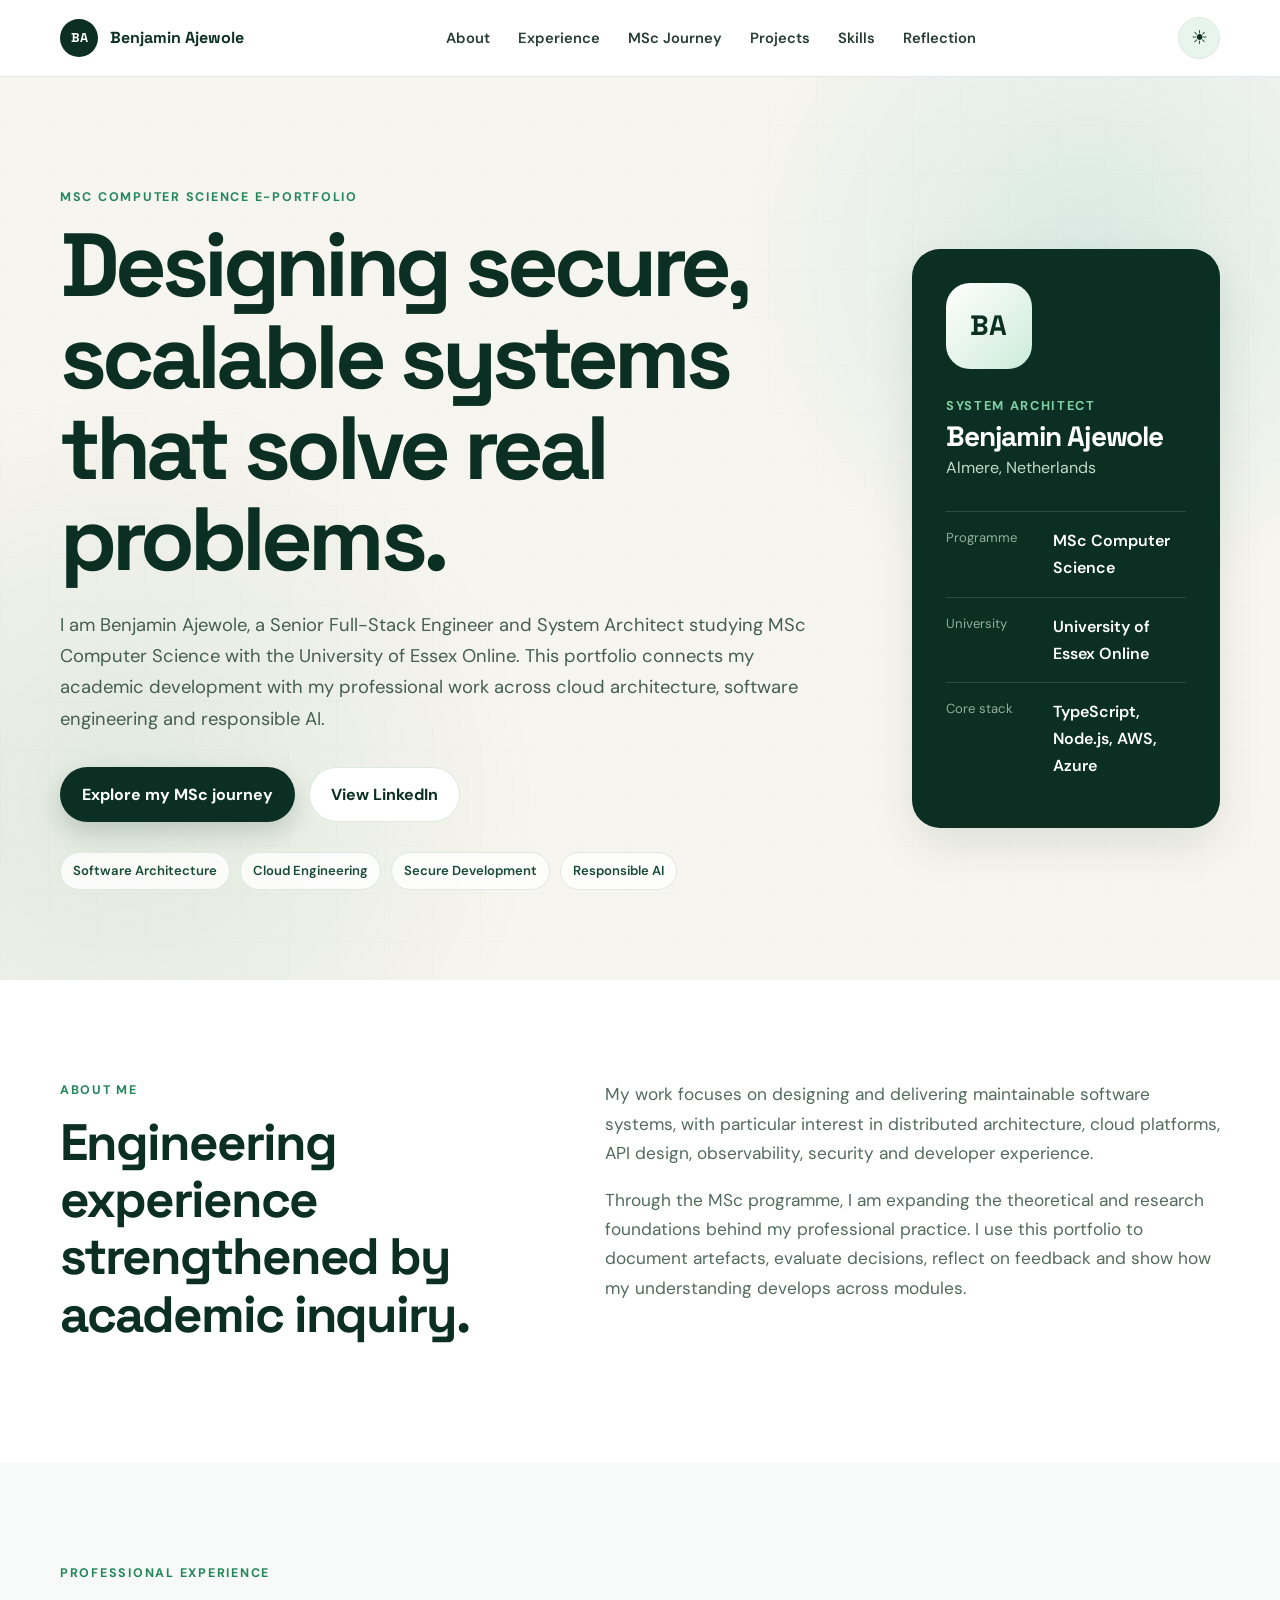
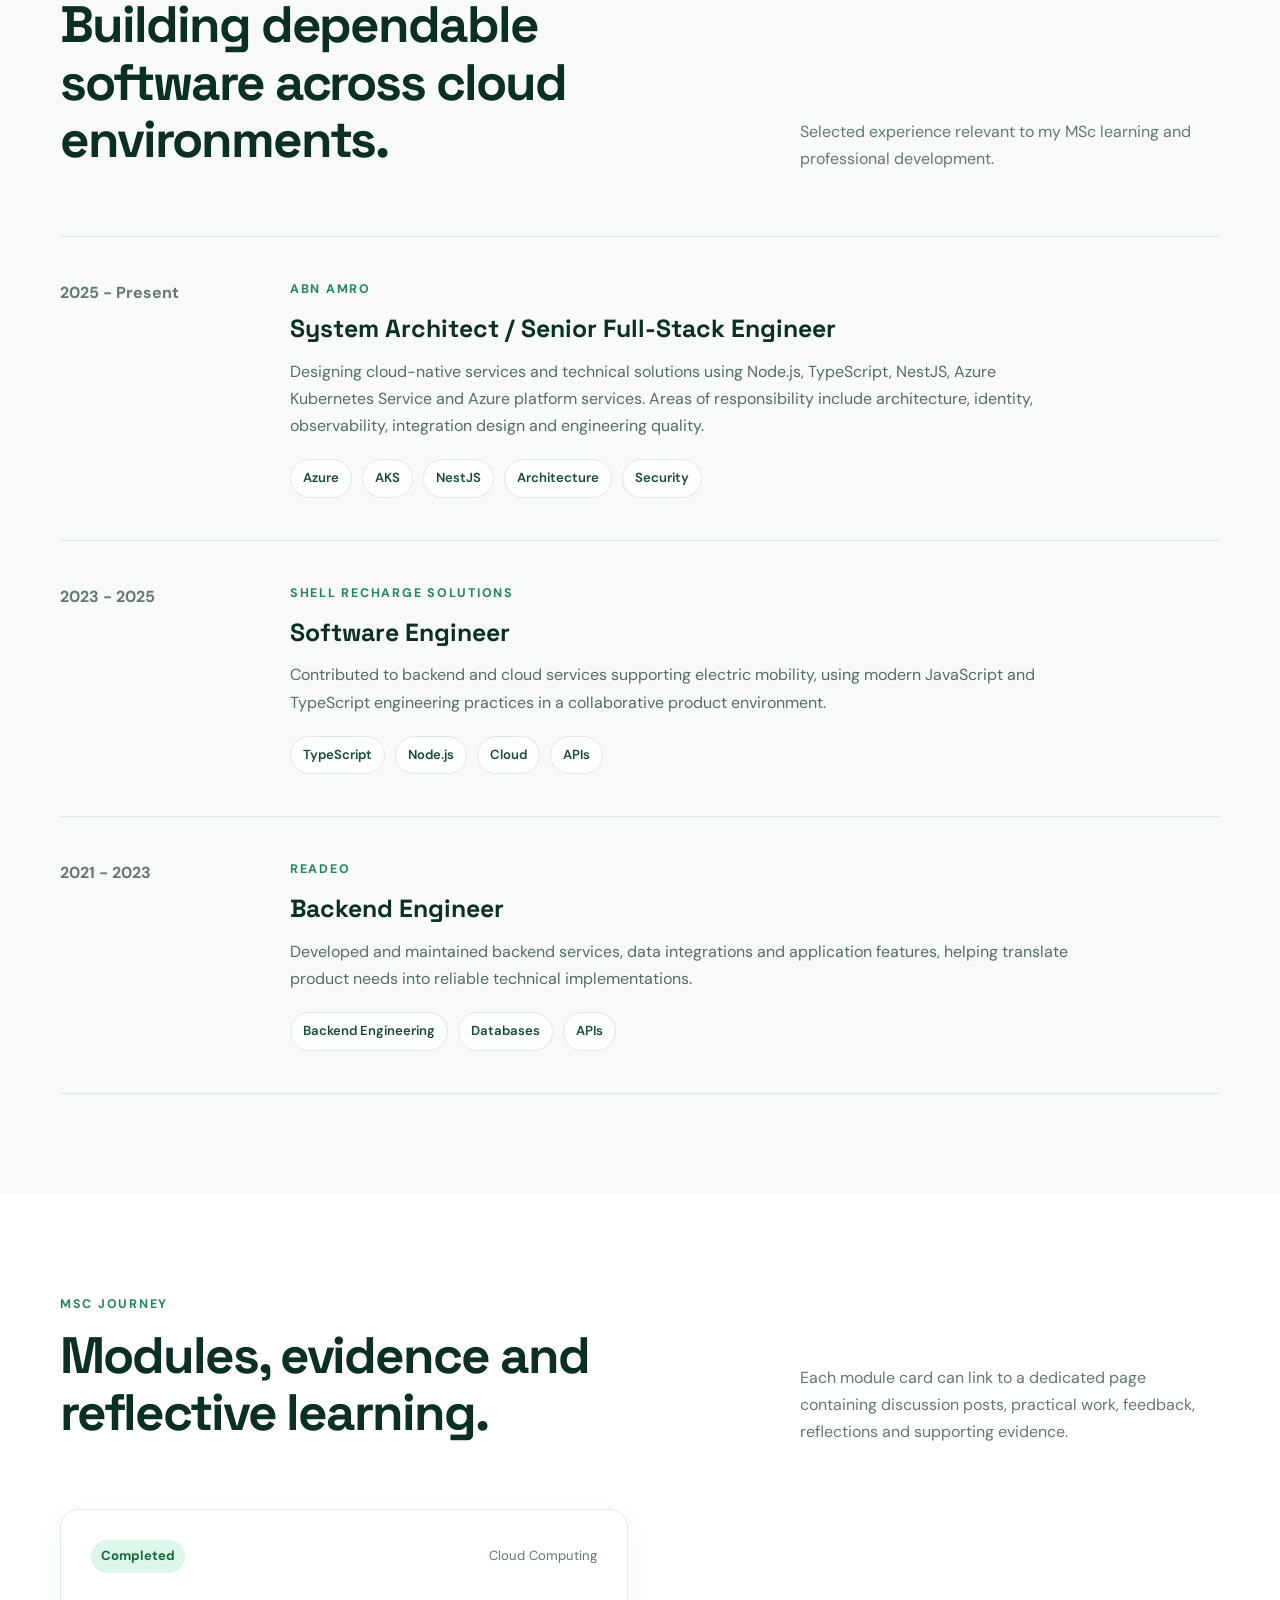
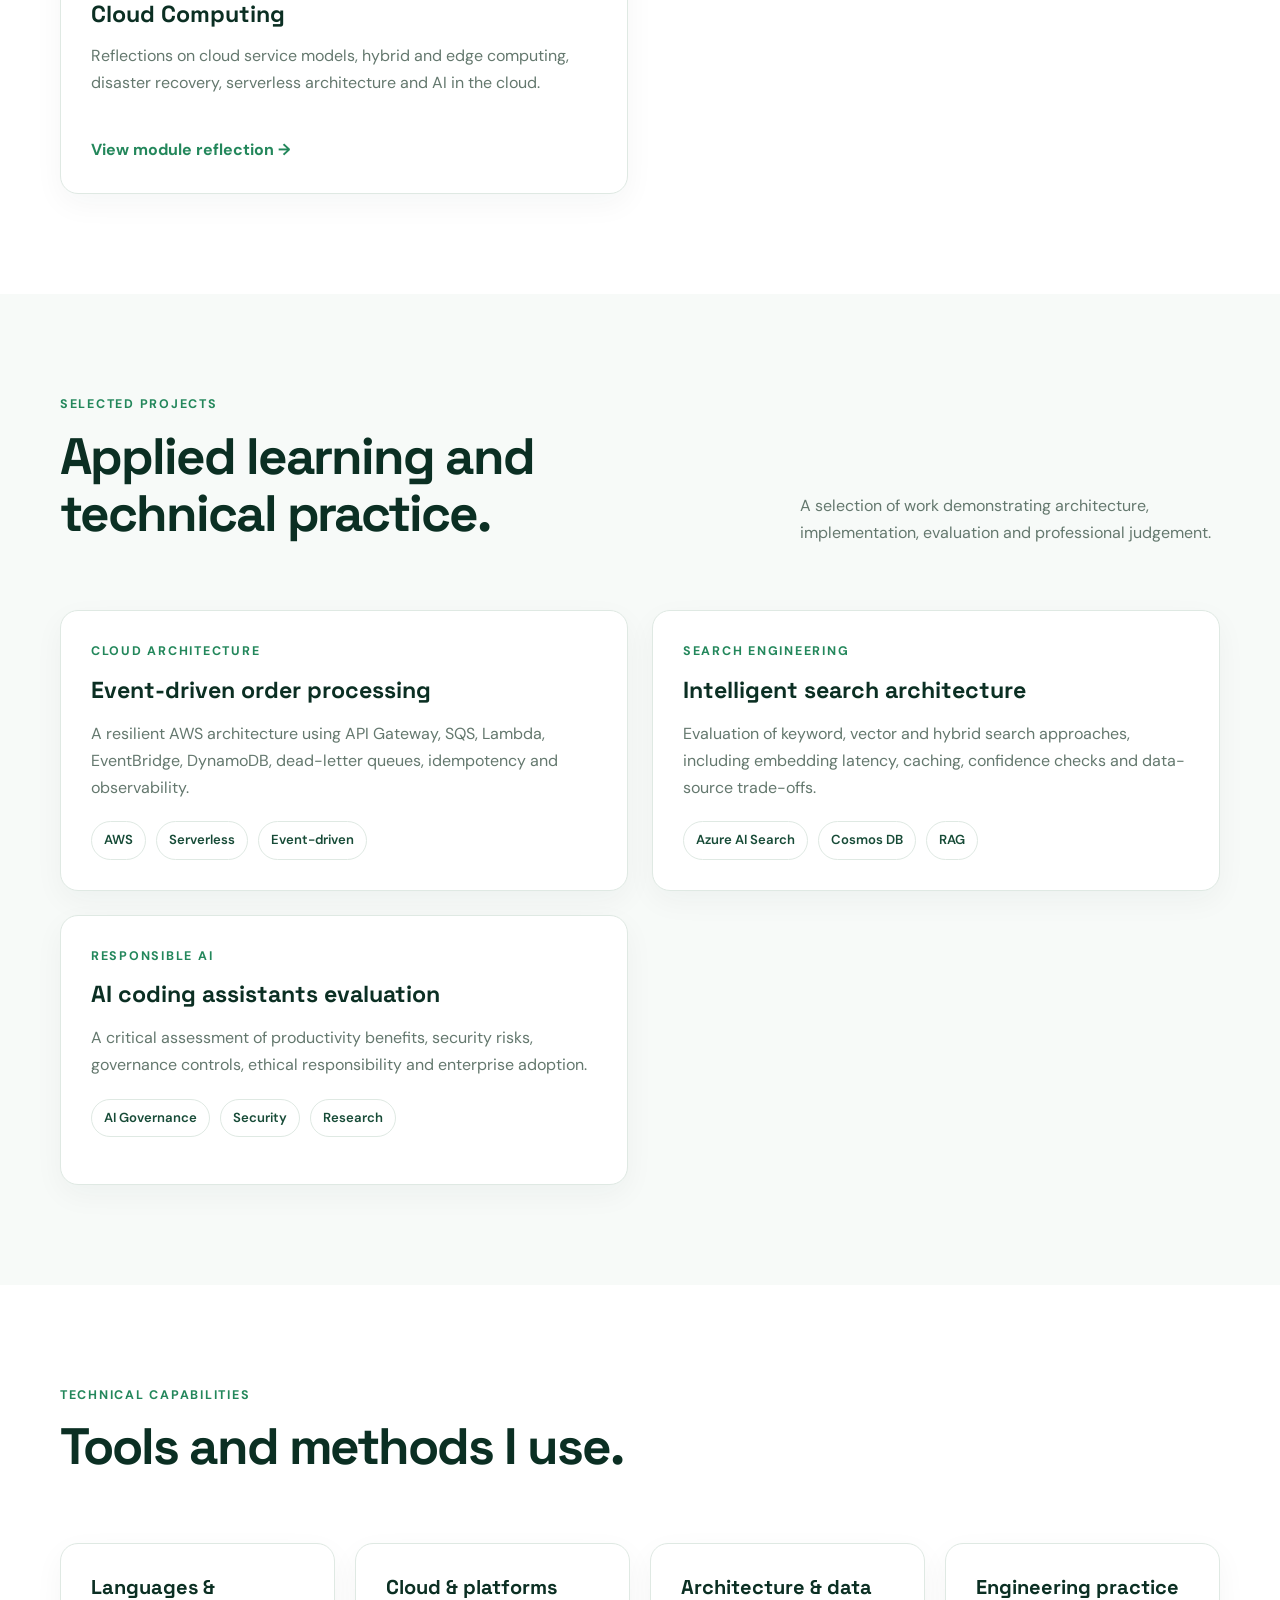
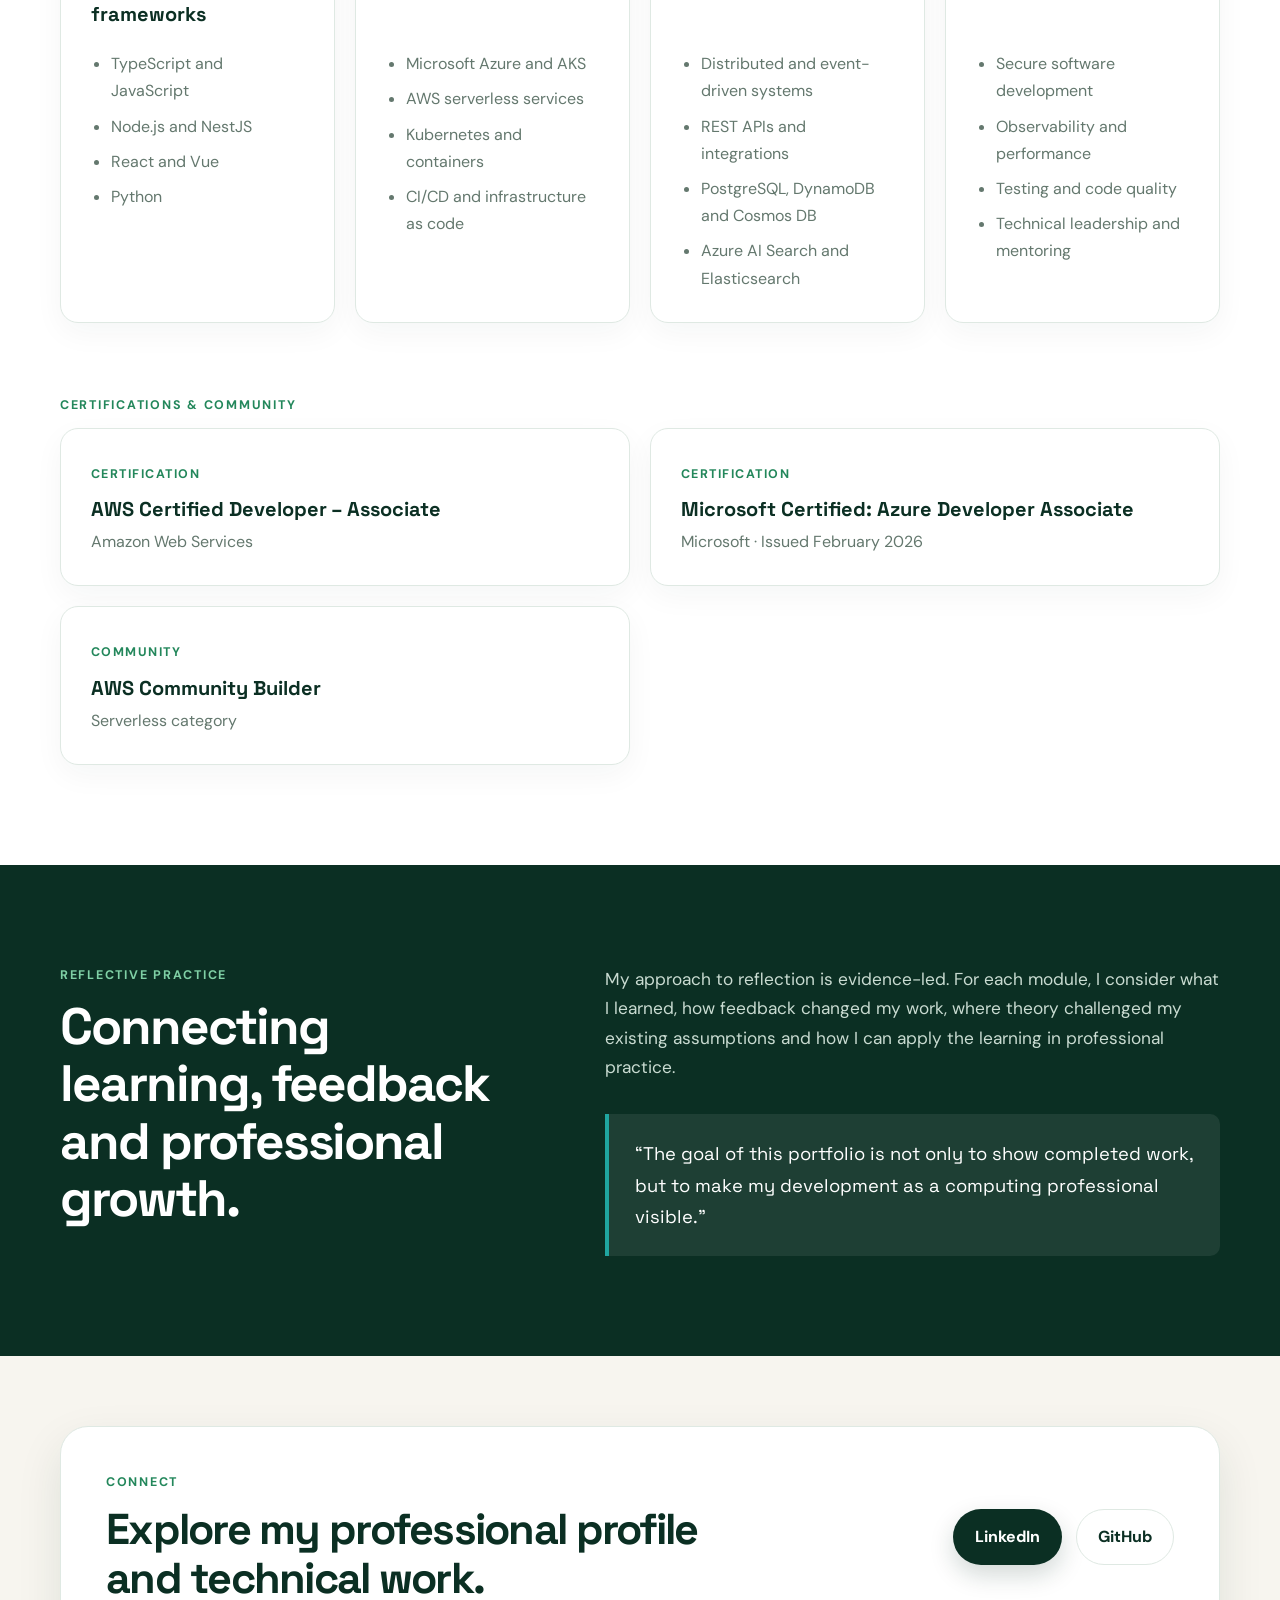
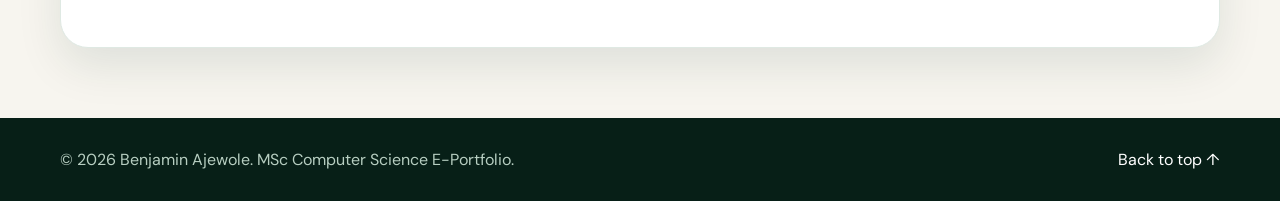
==== commit caa88457: "feat: add cloud computing" ====
--- a/index.html
+++ b/index.html
@@ -16,7 +16,7 @@
   <link rel="preconnect" href="https://fonts.googleapis.com">
   <link rel="preconnect" href="https://fonts.gstatic.com" crossorigin>
   <link
-    href="https://fonts.googleapis.com/css2?family=DM+Sans:wght@400;500;600;700&family=Space+Grotesk:wght@500;600;700&display=swap"
+    href="https://fonts.googleapis.com/css2?family=DM+Sans:wght@400;500;600;700&amp;family=Space+Grotesk:wght@500;600;700&amp;display=swap"
     rel="stylesheet">
   <link rel="stylesheet" href="styles.css">
 </head>
@@ -215,40 +215,15 @@
           <article class="module-card">
             <div class="module-topline">
               <span class="status completed">Completed</span>
-              <span>Module 1</span>
-            </div>
-            <h3>Launch into Computing</h3>
+              <span>Cloud Computing</span>
+            </div>
+            <h3>Cloud Computing</h3>
             <p>
-              Foundations of computing, collaborative learning, academic practice and
-              professional development.
+              Reflections on cloud service models, hybrid and edge computing,
+              disaster recovery, serverless architecture and AI in the cloud.
             </p>
-            <a href="#" aria-label="Open Launch into Computing portfolio">View module evidence <span>→</span></a>
-          </article>
-
-          <article class="module-card featured-card">
-            <div class="module-topline">
-              <span class="status current">Current</span>
-              <span>Module 2</span>
-            </div>
-            <h3>Secure Software Development</h3>
-            <p>
-              Secure design, threat modelling, misuse cases, vulnerability analysis,
-              secure coding and layered controls.
-            </p>
-            <a href="#" aria-label="Open Secure Software Development portfolio">View module evidence <span>→</span></a>
-          </article>
-
-          <article class="module-card">
-            <div class="module-topline">
-              <span class="status upcoming">Upcoming</span>
-              <span>Future module</span>
-            </div>
-            <h3>Add your next module</h3>
-            <p>
-              Duplicate this card as your programme progresses and replace the
-              placeholder information with module-specific learning evidence.
-            </p>
-            <a href="#" aria-label="Future module placeholder">Coming soon <span>→</span></a>
+            <a href="cloud-computing.html" aria-label="Open Cloud Computing reflective e-portfolio">View module
+              reflection <span>→</span></a>
           </article>
         </div>
       </div>
@@ -325,7 +300,7 @@
 
         <div class="skills-grid">
           <article>
-            <h3>Languages & frameworks</h3>
+            <h3>Languages &amp; frameworks</h3>
             <ul>
               <li>TypeScript and JavaScript</li>
               <li>Node.js and NestJS</li>
@@ -335,7 +310,7 @@
           </article>
 
           <article>
-            <h3>Cloud & platforms</h3>
+            <h3>Cloud &amp; platforms</h3>
             <ul>
               <li>Microsoft Azure and AKS</li>
               <li>AWS serverless services</li>
@@ -345,7 +320,7 @@
           </article>
 
           <article>
-            <h3>Architecture & data</h3>
+            <h3>Architecture &amp; data</h3>
             <ul>
               <li>Distributed and event-driven systems</li>
               <li>REST APIs and integrations</li>
@@ -366,7 +341,7 @@
         </div>
 
         <div class="certifications">
-          <p class="section-label">Certifications & community</p>
+          <p class="section-label">Certifications &amp; community</p>
           <div class="cert-grid">
             <article>
               <span>Certification</span>
@@ -472,4 +447,4 @@
   </script>
 </body>
 
-</html>
+</html>
--- a/styles.css
+++ b/styles.css
@@ -212,6 +212,22 @@
   color: var(--green);
 }
 
+.nav-links a[aria-current="page"] {
+  position: relative;
+  color: var(--green);
+}
+
+.nav-links a[aria-current="page"]::after {
+  content: "";
+  position: absolute;
+  right: 0;
+  bottom: -10px;
+  left: 0;
+  height: 2px;
+  background: currentColor;
+  border-radius: 999px;
+}
+
 .hero {
   position: relative;
   overflow: hidden;
@@ -701,6 +717,10 @@
   border-color: #315b46;
 }
 
+:root[data-theme="dark"] .nav-links a[aria-current="page"] {
+  color: #76c89b;
+}
+
 :root[data-theme="dark"] .hero {
   background:
     radial-gradient(circle at 85% 20%, rgba(32, 166, 160, 0.18), transparent 27%),
@@ -841,3 +861,626 @@
     transition: none !important;
   }
 }
+
+/* Cloud Computing reflective e-portfolio */
+
+.visually-hidden {
+  position: absolute;
+  width: 1px;
+  height: 1px;
+  padding: 0;
+  margin: -1px;
+  overflow: hidden;
+  clip: rect(0, 0, 0, 0);
+  white-space: nowrap;
+  border: 0;
+}
+
+.article-page {
+  background: #fbfcfa;
+}
+
+.article-hero {
+  position: relative;
+  overflow: hidden;
+  padding: 72px 0 78px;
+  background:
+    radial-gradient(circle at 85% 25%, rgba(32, 166, 160, 0.15), transparent 28%),
+    linear-gradient(135deg, #f7f5ef 0%, #edf7f1 100%);
+  border-bottom: 1px solid var(--border);
+}
+
+.article-hero::after {
+  content: "";
+  position: absolute;
+  top: -80px;
+  right: max(2vw, calc((100vw - var(--container)) / 2));
+  width: 330px;
+  height: 330px;
+  border: 1px solid rgba(35, 135, 91, 0.12);
+  border-radius: 50%;
+  box-shadow:
+    0 0 0 54px rgba(35, 135, 91, 0.035),
+    0 0 0 108px rgba(32, 166, 160, 0.025);
+  pointer-events: none;
+}
+
+.article-hero-inner {
+  position: relative;
+  z-index: 1;
+}
+
+.back-link {
+  margin-bottom: 50px;
+  display: inline-flex;
+  align-items: center;
+  gap: 8px;
+  color: var(--forest-soft);
+  font-size: 0.9rem;
+  font-weight: 700;
+  text-decoration: none;
+}
+
+.back-link:hover,
+.back-link:focus-visible {
+  color: var(--green);
+}
+
+.article-hero .eyebrow {
+  margin-bottom: 16px;
+}
+
+.article-hero h1 {
+  max-width: 900px;
+  margin-bottom: 24px;
+  font-size: clamp(3.2rem, 8vw, 6.4rem);
+}
+
+.article-lead {
+  max-width: 760px;
+  margin-bottom: 0;
+  color: #455e52;
+  font-size: clamp(1.1rem, 2vw, 1.3rem);
+  line-height: 1.65;
+}
+
+.article-hero .hero-tags {
+  margin-top: 34px;
+}
+
+.article-layout {
+  padding-top: 76px;
+  padding-bottom: 110px;
+  display: grid;
+  grid-template-columns: 240px minmax(0, 760px);
+  justify-content: space-between;
+  gap: 76px;
+}
+
+.article-sidebar {
+  min-width: 0;
+}
+
+.contents-card {
+  position: sticky;
+  top: 104px;
+  padding: 24px;
+  background: var(--white);
+  border: 1px solid var(--border);
+  border-radius: var(--radius-md);
+  box-shadow: 0 10px 30px rgba(11, 47, 35, 0.045);
+}
+
+.contents-title {
+  margin-bottom: 14px;
+  color: var(--forest);
+  font-family: "Space Grotesk", sans-serif;
+  font-size: 0.82rem;
+  font-weight: 700;
+  letter-spacing: 0.1em;
+  text-transform: uppercase;
+}
+
+.contents-card ol {
+  margin: 0;
+  padding: 0;
+  list-style: none;
+}
+
+.contents-card > ol > li + li {
+  margin-top: 8px;
+}
+
+.contents-card ol ol {
+  margin: 8px 0 4px 12px;
+  padding-left: 12px;
+  border-left: 1px solid var(--border);
+}
+
+.contents-card ol ol li + li {
+  margin-top: 4px;
+}
+
+.contents-card a {
+  display: block;
+  padding: 5px 8px;
+  color: var(--muted);
+  border-radius: 7px;
+  font-size: 0.86rem;
+  line-height: 1.4;
+  text-decoration: none;
+  transition: color 160ms ease, background 160ms ease, box-shadow 160ms ease;
+}
+
+.contents-card a:hover,
+.contents-card a:focus-visible {
+  color: var(--green);
+}
+
+.contents-card a.is-active {
+  color: var(--forest);
+  background: var(--green-light);
+  box-shadow: inset 3px 0 0 var(--green);
+  font-weight: 700;
+}
+
+.contents-card a.is-active-parent {
+  color: var(--green);
+  font-weight: 700;
+}
+
+.longform {
+  min-width: 0;
+}
+
+.article-section {
+  padding: 72px 0 8px;
+  scroll-margin-top: 100px;
+  border-top: 1px solid var(--border);
+}
+
+.article-section:first-child {
+  padding-top: 0;
+  border-top: 0;
+}
+
+.article-section + .article-section {
+  margin-top: 64px;
+}
+
+.section-number,
+.subsection-number {
+  margin-bottom: 10px;
+  color: var(--green);
+  font-size: 0.78rem;
+  font-weight: 700;
+  letter-spacing: 0.14em;
+  text-transform: uppercase;
+}
+
+.article-section h2 {
+  margin-bottom: 32px;
+  font-size: clamp(2rem, 4vw, 3rem);
+}
+
+.article-section > p:not(.section-number),
+.reflection-block > p:not(.subsection-number),
+.appendix-block > p:not(.subsection-number) {
+  color: #42594e;
+  font-size: 1.04rem;
+}
+
+.article-section p + p,
+.reflection-block p + p {
+  margin-top: 22px;
+}
+
+.longform a {
+  color: #14734a;
+  font-weight: 600;
+  text-decoration-thickness: 1px;
+  text-underline-offset: 3px;
+}
+
+.longform a:hover,
+.longform a:focus-visible {
+  color: var(--teal);
+}
+
+.inline-code {
+  padding: 0.12em 0.38em;
+  color: var(--forest-soft);
+  background: var(--green-light);
+  border: 1px solid var(--border);
+  border-radius: 5px;
+  font-family: ui-monospace, SFMono-Regular, Menlo, Monaco, Consolas, monospace;
+  font-size: 0.88em;
+  white-space: nowrap;
+}
+
+.reflection-block,
+.appendix-block {
+  padding-top: 48px;
+  scroll-margin-top: 100px;
+}
+
+.reflection-block + .reflection-block,
+.appendix-block + .appendix-block {
+  margin-top: 48px;
+  border-top: 1px solid var(--border);
+}
+
+.reflection-block h3,
+.appendix-block h3 {
+  margin-bottom: 22px;
+  font-size: clamp(1.45rem, 3vw, 1.85rem);
+}
+
+.reference-list {
+  display: grid;
+  gap: 0;
+}
+
+.reference-list p {
+  margin: 0;
+  padding: 22px 0 22px 28px;
+  color: #52695d;
+  border-top: 1px solid var(--border);
+  font-size: 0.94rem;
+  line-height: 1.65;
+  text-indent: -28px;
+  overflow-wrap: anywhere;
+}
+
+.reference-list p:last-child {
+  border-bottom: 1px solid var(--border);
+}
+
+.appendix-block h4 {
+  margin: 34px 0 16px;
+  color: var(--forest);
+  font-family: "Space Grotesk", sans-serif;
+  font-size: 1.1rem;
+}
+
+.code-figure {
+  margin: 0;
+}
+
+.code-window {
+  overflow: hidden;
+  color: #d7e2dc;
+  background: #111a16;
+  border: 1px solid #294536;
+  border-radius: var(--radius-md);
+  box-shadow: 0 12px 32px rgba(11, 47, 35, 0.12);
+}
+
+.code-toolbar {
+  min-height: 44px;
+  padding: 0 16px;
+  display: flex;
+  align-items: center;
+  gap: 14px;
+  color: #a9bdb1;
+  background: #17251e;
+  border-bottom: 1px solid #294536;
+  font-family: ui-monospace, SFMono-Regular, Menlo, Monaco, Consolas, monospace;
+  font-size: 0.78rem;
+}
+
+.window-dots {
+  display: inline-flex;
+  gap: 6px;
+}
+
+.window-dots span {
+  width: 9px;
+  height: 9px;
+  background: #618072;
+  border-radius: 50%;
+}
+
+.window-dots span:first-child {
+  background: #e16e65;
+}
+
+.window-dots span:nth-child(2) {
+  background: #dfb354;
+}
+
+.window-dots span:last-child {
+  background: #63b77c;
+}
+
+.code-window pre {
+  margin: 0;
+  padding: 24px;
+  overflow-x: auto;
+  color: #d7e2dc;
+  font-family: ui-monospace, SFMono-Regular, Menlo, Monaco, Consolas, monospace;
+  font-size: 0.84rem;
+  line-height: 1.7;
+  tab-size: 2;
+}
+
+.code-window pre:focus-visible {
+  outline: 3px solid var(--teal);
+  outline-offset: -3px;
+}
+
+.evidence-figure {
+  margin: 28px 0 0;
+}
+
+.code-figure figcaption {
+  padding: 14px 4px 0;
+  color: var(--muted);
+  font-size: 0.88rem;
+  line-height: 1.55;
+}
+
+.evidence-image-link {
+  display: block;
+  overflow: hidden;
+  background: var(--white);
+  border: 1px solid var(--border);
+  border-radius: var(--radius-md);
+  box-shadow: 0 12px 32px rgba(11, 47, 35, 0.08);
+  text-decoration: none;
+  transition: border-color 180ms ease, box-shadow 180ms ease, transform 180ms ease;
+}
+
+.evidence-image-link:hover,
+.evidence-image-link:focus-visible {
+  border-color: var(--green);
+  box-shadow: 0 16px 38px rgba(11, 47, 35, 0.14);
+  transform: translateY(-2px);
+}
+
+.evidence-image-link:focus-visible {
+  outline: 3px solid var(--teal);
+  outline-offset: 3px;
+}
+
+.evidence-image {
+  width: 100%;
+  height: auto;
+}
+
+.evidence-image-link-dark {
+  background: #1c2228;
+}
+
+.evidence-figure figcaption {
+  padding: 14px 4px 0;
+  color: var(--muted);
+  font-size: 0.88rem;
+  line-height: 1.55;
+}
+
+.article-return {
+  padding: 70px 0;
+  background: var(--cream);
+  border-top: 1px solid var(--border);
+}
+
+.return-card {
+  display: flex;
+  align-items: center;
+  justify-content: space-between;
+  gap: 36px;
+}
+
+.return-card h2 {
+  max-width: 720px;
+  margin-bottom: 0;
+  font-size: clamp(1.8rem, 4vw, 2.7rem);
+}
+
+:root[data-theme="dark"] .article-page {
+  background: #0b1510;
+}
+
+:root[data-theme="dark"] .article-hero {
+  background:
+    radial-gradient(circle at 85% 25%, rgba(32, 166, 160, 0.18), transparent 28%),
+    linear-gradient(135deg, #101d16 0%, #12261c 100%);
+  border-bottom-color: #294536;
+}
+
+:root[data-theme="dark"] .article-hero::after {
+  border-color: rgba(126, 207, 163, 0.12);
+  box-shadow:
+    0 0 0 54px rgba(126, 207, 163, 0.025),
+    0 0 0 108px rgba(32, 166, 160, 0.018);
+}
+
+:root[data-theme="dark"] .article-lead,
+:root[data-theme="dark"] .back-link,
+:root[data-theme="dark"] .article-section > p:not(.section-number),
+:root[data-theme="dark"] .reflection-block > p:not(.subsection-number),
+:root[data-theme="dark"] .appendix-block > p:not(.subsection-number),
+:root[data-theme="dark"] .reference-list p,
+:root[data-theme="dark"] .evidence-figure figcaption {
+  color: #adc0b5;
+}
+
+:root[data-theme="dark"] .contents-card {
+  background: #14231b;
+  border-color: #2b4938;
+  box-shadow: 0 10px 30px rgba(0, 0, 0, 0.18);
+}
+
+:root[data-theme="dark"] .contents-title {
+  color: #e7f2eb;
+}
+
+:root[data-theme="dark"] .appendix-block h4 {
+  color: #e7f2eb;
+}
+
+:root[data-theme="dark"] .contents-card a {
+  color: #a9bdb1;
+}
+
+:root[data-theme="dark"] .contents-card a.is-active {
+  color: #e7f2eb;
+  background: #173c2c;
+  box-shadow: inset 3px 0 0 #5ec18b;
+}
+
+:root[data-theme="dark"] .contents-card a.is-active-parent {
+  color: #76c89b;
+}
+
+:root[data-theme="dark"] .contents-card ol ol,
+:root[data-theme="dark"] .article-section,
+:root[data-theme="dark"] .reflection-block + .reflection-block,
+:root[data-theme="dark"] .appendix-block + .appendix-block,
+:root[data-theme="dark"] .reference-list p,
+:root[data-theme="dark"] .article-return {
+  border-color: #294536;
+}
+
+:root[data-theme="dark"] .longform a {
+  color: #76c89b;
+}
+
+:root[data-theme="dark"] .inline-code {
+  color: #d9f5e6;
+  background: #173c2c;
+  border-color: #31513f;
+}
+
+:root[data-theme="dark"] .evidence-image-link {
+  background: #14231b;
+  border-color: #31513f;
+  box-shadow: 0 12px 32px rgba(0, 0, 0, 0.22);
+}
+
+:root[data-theme="dark"] .article-return {
+  background: #0e1a14;
+}
+
+@media (max-width: 960px) {
+  .article-layout {
+    grid-template-columns: 1fr;
+    gap: 48px;
+  }
+
+  .contents-card {
+    position: static;
+  }
+
+  .contents-card > ol {
+    columns: 2;
+    column-gap: 36px;
+  }
+
+  .contents-card > ol > li {
+    break-inside: avoid;
+  }
+}
+
+@media (max-width: 700px) {
+  .article-hero {
+    padding: 48px 0 58px;
+  }
+
+  .article-hero::after {
+    right: -190px;
+  }
+
+  .back-link {
+    margin-bottom: 36px;
+  }
+
+  .article-layout {
+    padding-top: 48px;
+    padding-bottom: 72px;
+  }
+
+  .contents-card > ol {
+    columns: 1;
+  }
+
+  .article-section {
+    padding-top: 54px;
+  }
+
+  .article-section + .article-section {
+    margin-top: 48px;
+  }
+
+  .reflection-block,
+  .appendix-block {
+    padding-top: 38px;
+  }
+
+  .reflection-block + .reflection-block,
+  .appendix-block + .appendix-block {
+    margin-top: 38px;
+  }
+
+  .code-window pre {
+    padding: 20px;
+    font-size: 0.76rem;
+  }
+
+  .return-card {
+    align-items: flex-start;
+    flex-direction: column;
+  }
+}
+
+@media print {
+  .article-page {
+    color: #000;
+    background: #fff;
+  }
+
+  .site-header,
+  .scroll-progress,
+  .article-sidebar,
+  .article-return,
+  .article-page footer,
+  .back-link {
+    display: none;
+  }
+
+  .article-hero {
+    padding: 24px 0 36px;
+    background: #fff;
+    border-bottom: 1px solid #bbb;
+  }
+
+  .article-hero h1 {
+    color: #000;
+    font-size: 3rem;
+  }
+
+  .article-layout {
+    width: 100%;
+    padding: 40px 0;
+    display: block;
+  }
+
+  .article-section,
+  .reflection-block,
+  .appendix-block,
+  .reference-list p {
+    border-color: #bbb;
+  }
+
+  .article-section,
+  .reflection-block,
+  .appendix-block,
+  .evidence-figure {
+    break-inside: avoid;
+  }
+
+  .longform a {
+    color: #000;
+  }
+}
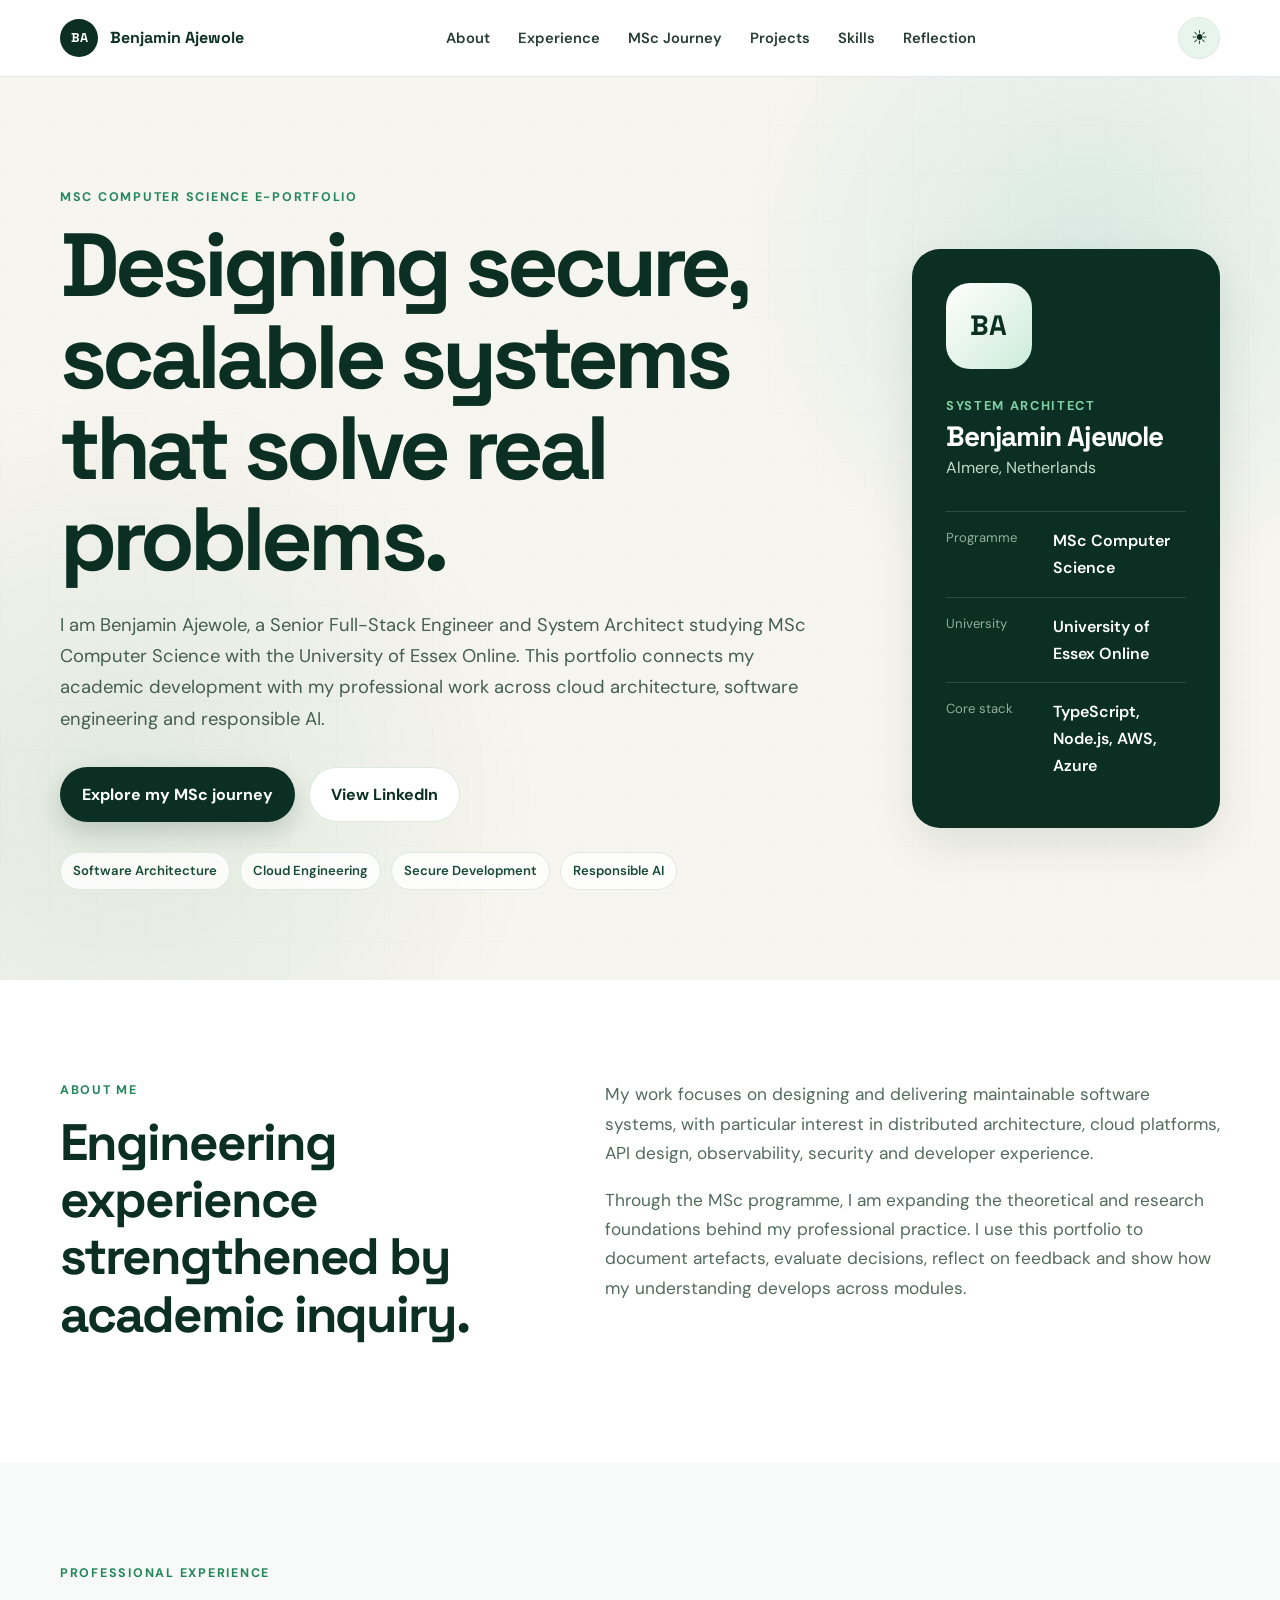
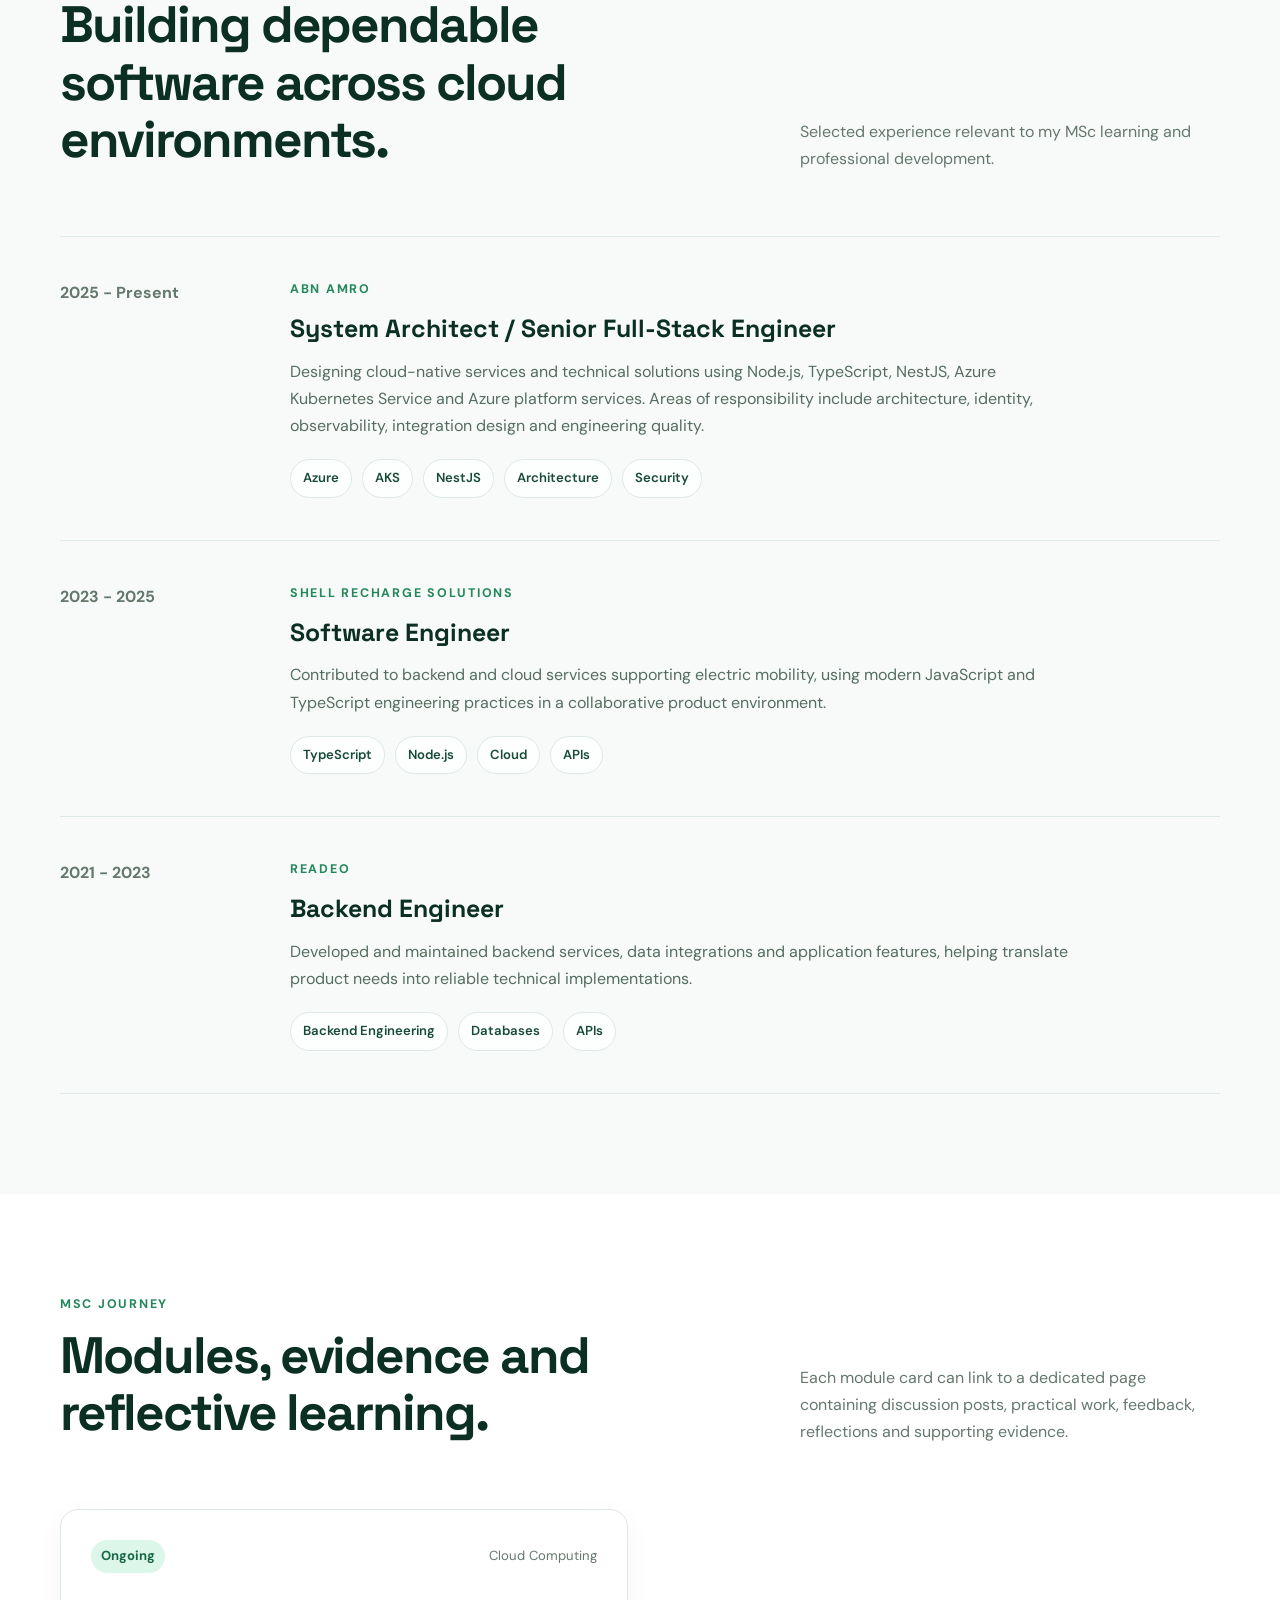
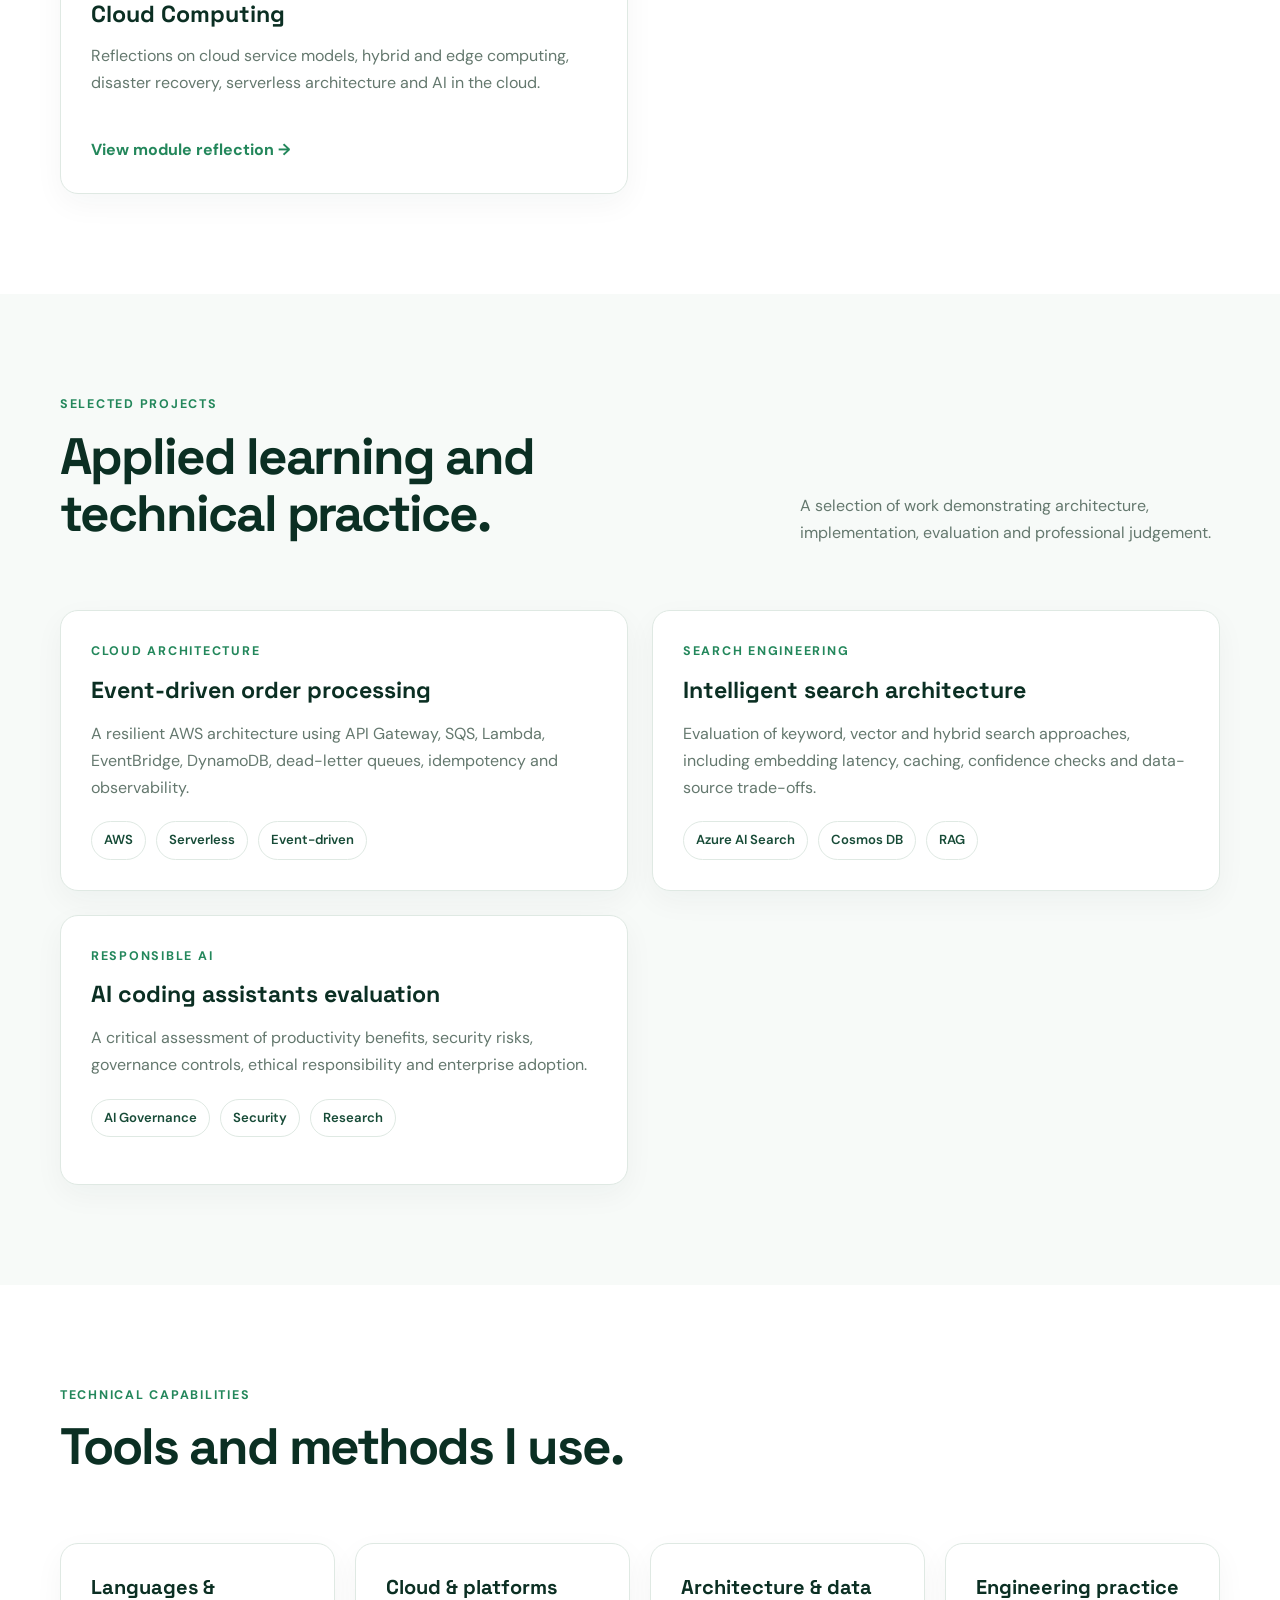
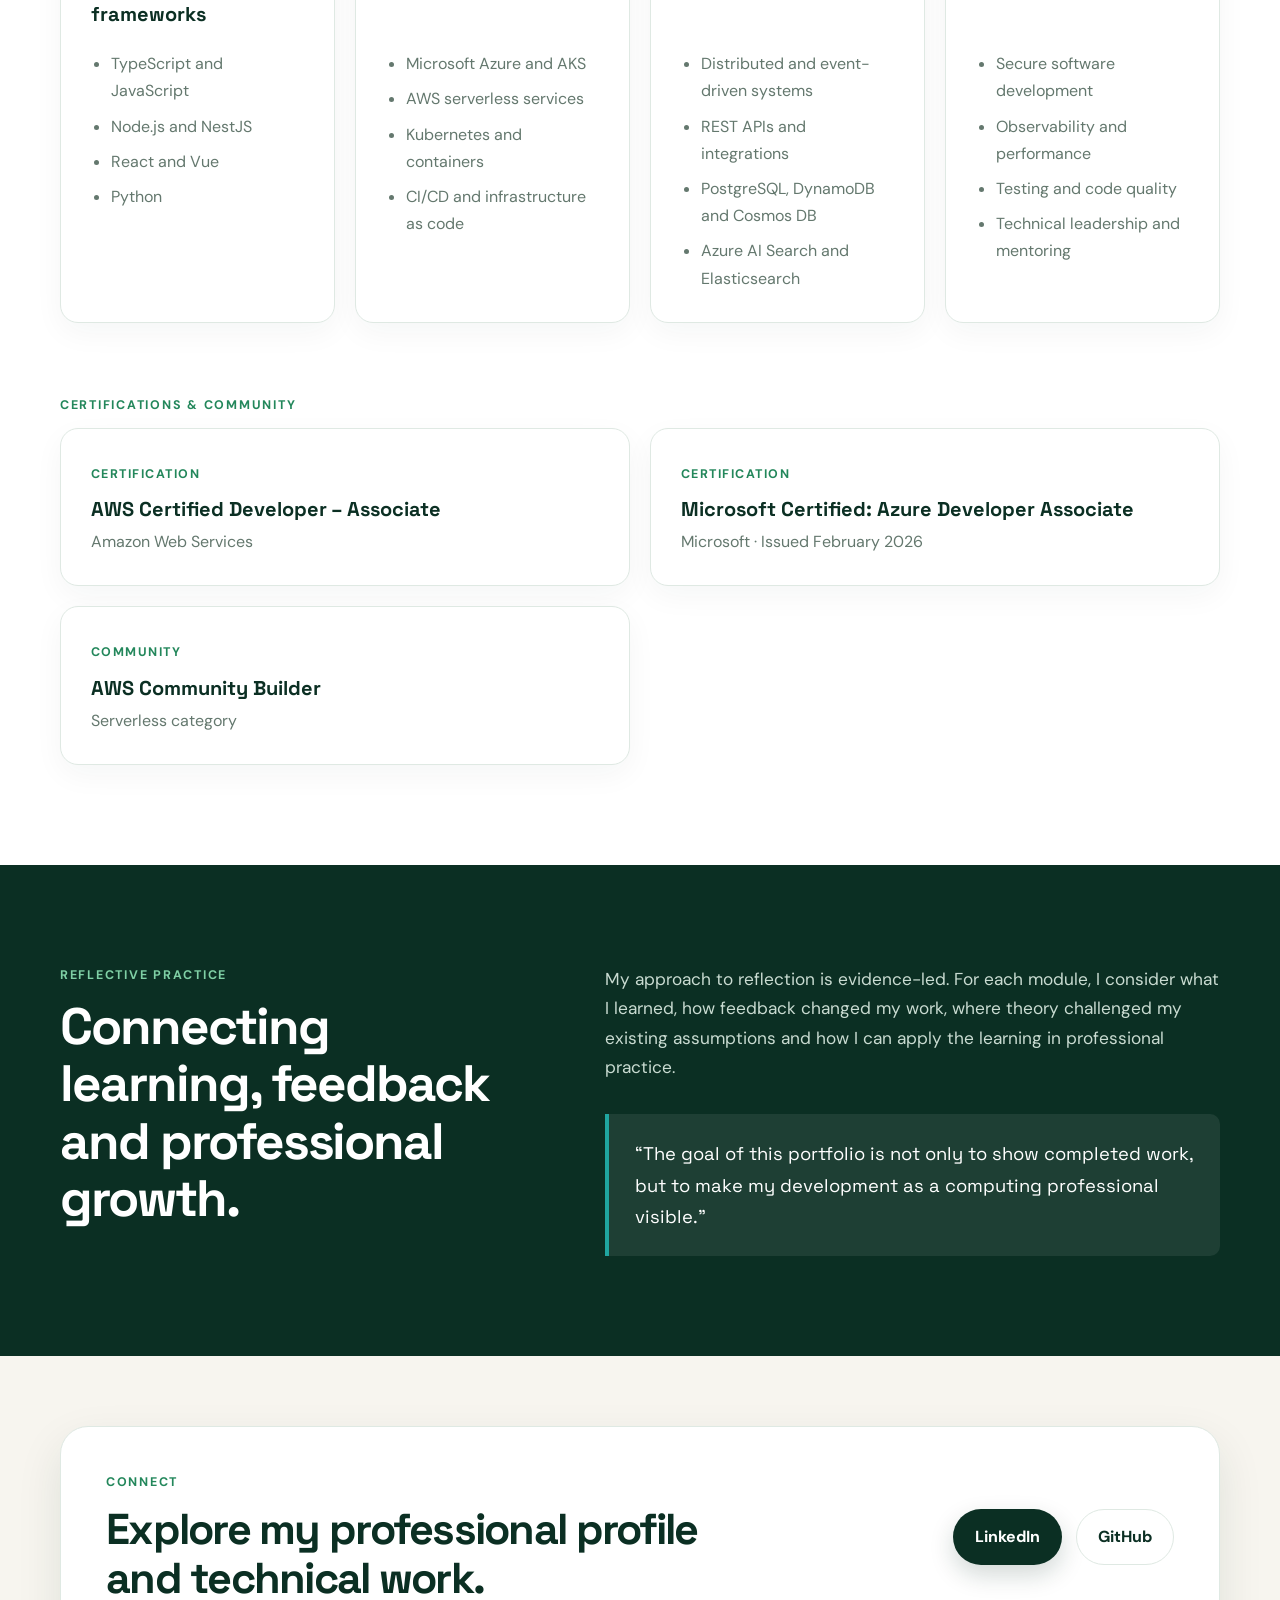
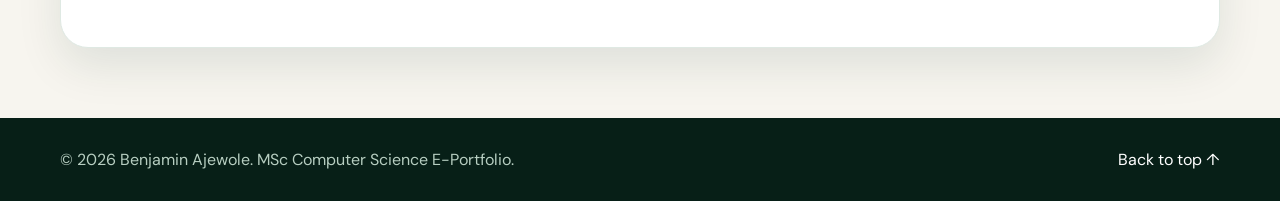
==== commit c2a6f43f: "feat: add more screenshots" ====
--- a/index.html
+++ b/index.html
@@ -214,7 +214,7 @@
         <div class="module-grid">
           <article class="module-card">
             <div class="module-topline">
-              <span class="status completed">Completed</span>
+              <span class="status completed">Ongoing</span>
               <span>Cloud Computing</span>
             </div>
             <h3>Cloud Computing</h3>
--- a/styles.css
+++ b/styles.css
@@ -1123,12 +1123,13 @@
 
 .reference-list p {
   margin: 0;
-  padding: 22px 0 22px 28px;
+  padding: 22px 0;
   color: #52695d;
   border-top: 1px solid var(--border);
   font-size: 0.94rem;
   line-height: 1.65;
-  text-indent: -28px;
+  text-align: left;
+  text-indent: 0;
   overflow-wrap: anywhere;
 }
 
@@ -1141,6 +1142,15 @@
   color: var(--forest);
   font-family: "Space Grotesk", sans-serif;
   font-size: 1.1rem;
+}
+
+blockquote.feedback-quote {
+  color: #123d2e;
+  background: #e8f5ee;
+  border-left-color: #23875b;
+  font-family: "DM Sans", sans-serif;
+  font-size: 1rem;
+  line-height: 1.75;
 }
 
 .code-figure {
@@ -1320,6 +1330,12 @@
   color: #e7f2eb;
 }
 
+:root[data-theme="dark"] blockquote.feedback-quote {
+  color: #eef8f2;
+  background: #173c2c;
+  border-left-color: #5ec18b;
+}
+
 :root[data-theme="dark"] .contents-card a {
   color: #a9bdb1;
 }
@@ -1434,10 +1450,23 @@
   }
 }
 
+@page {
+  size: A4;
+  margin: 14mm 16mm;
+}
+
 @media print {
+  html,
+  body {
+    color: #18251f !important;
+    background: #fff !important;
+    font-size: 10pt;
+    line-height: 1.52;
+  }
+
   .article-page {
-    color: #000;
-    background: #fff;
+    color: #18251f !important;
+    background: #fff !important;
   }
 
   .site-header,
@@ -1450,20 +1479,64 @@
   }
 
   .article-hero {
-    padding: 24px 0 36px;
-    background: #fff;
-    border-bottom: 1px solid #bbb;
+    padding: 12mm 0 10mm;
+    background: #fff !important;
+    border-bottom: 1px solid #aebdb5;
+  }
+
+  .article-hero::after {
+    display: none;
   }
 
   .article-hero h1 {
-    color: #000;
-    font-size: 3rem;
+    margin-bottom: 5mm;
+    color: #0b2f23 !important;
+    font-size: 34pt;
+  }
+
+  .article-lead {
+    color: #304b3e !important;
+    font-size: 12pt;
+  }
+
+  .article-hero .hero-tags {
+    margin-top: 6mm;
+  }
+
+  .hero-tags li {
+    color: #174b37 !important;
+    background: #fff !important;
+    border-color: #b9c9c0 !important;
   }
 
   .article-layout {
     width: 100%;
-    padding: 40px 0;
+    padding: 9mm 0 0;
     display: block;
+  }
+
+  .article-section {
+    padding: 8mm 0 0;
+    break-inside: auto;
+  }
+
+  .article-section:first-child {
+    padding-top: 0;
+  }
+
+  .article-section + .article-section {
+    margin-top: 8mm;
+  }
+
+  .reflection-block,
+  .appendix-block {
+    padding-top: 6mm;
+    break-inside: auto;
+  }
+
+  .reflection-block + .reflection-block,
+  .appendix-block + .appendix-block {
+    margin-top: 6mm;
   }
 
   .article-section,
@@ -1473,14 +1546,123 @@
     border-color: #bbb;
   }
 
-  .article-section,
-  .reflection-block,
-  .appendix-block,
+  .article-section h2 {
+    margin-bottom: 5mm;
+    color: #0b2f23 !important;
+    font-size: 22pt;
+  }
+
+  .reflection-block h3,
+  .appendix-block h3 {
+    margin-bottom: 4mm;
+    color: #0b2f23 !important;
+    font-size: 14pt;
+  }
+
+  .appendix-block h4 {
+    color: #0b2f23 !important;
+  }
+
+  .article-section h2,
+  .reflection-block h3,
+  .appendix-block h3,
+  .section-number,
+  .subsection-number {
+    break-after: avoid-page;
+  }
+
+  .article-section > p:not(.section-number),
+  .reflection-block > p:not(.subsection-number),
+  .appendix-block > p:not(.subsection-number),
+  .reference-list p,
+  .evidence-figure figcaption,
+  .code-figure figcaption {
+    color: #263d34 !important;
+  }
+
+  p {
+    orphans: 3;
+    widows: 3;
+  }
+
+  .references-section,
+  .appendices-section {
+    break-before: page;
+  }
+
+  .reference-list p {
+    padding-top: 3mm;
+    padding-bottom: 3mm;
+    break-inside: avoid-page;
+    font-size: 8.5pt;
+  }
+
   .evidence-figure {
-    break-inside: avoid;
+    break-inside: avoid-page;
+  }
+
+  .code-figure {
+    display: block;
+    break-inside: auto;
+  }
+
+  .code-figure-compact {
+    break-inside: avoid-page;
+  }
+
+  .code-window {
+    display: block;
+    overflow: visible;
+    color: #18251f !important;
+    background: #f2f6f3 !important;
+    border-color: #aebdb5;
+    box-shadow: none;
+  }
+
+  .code-toolbar {
+    min-height: 9mm;
+    color: #304b3e !important;
+    background: #e4ece7 !important;
+    border-color: #aebdb5;
+  }
+
+  .window-dots {
+    display: none;
+  }
+
+  .code-window pre {
+    padding: 4mm;
+    overflow: visible;
+    color: #18251f !important;
+    background: transparent !important;
+    font-size: 7.5pt;
+    line-height: 1.45;
+    white-space: pre-wrap;
+  }
+
+  .evidence-image-link,
+  :root[data-theme="dark"] .evidence-image-link {
+    background: #fff !important;
+    border-color: #aebdb5;
+    box-shadow: none;
+    transform: none;
+  }
+
+  .feedback-quote,
+  :root[data-theme="dark"] .feedback-quote {
+    color: #263d34 !important;
+    background: #f2f6f3 !important;
+    border-left-color: #23875b;
+  }
+
+  .evidence-image {
+    width: auto;
+    max-width: 100%;
+    max-height: 205mm;
+    margin-inline: auto;
   }
 
   .longform a {
-    color: #000;
-  }
-}
+    color: #174b37 !important;
+  }
+}
